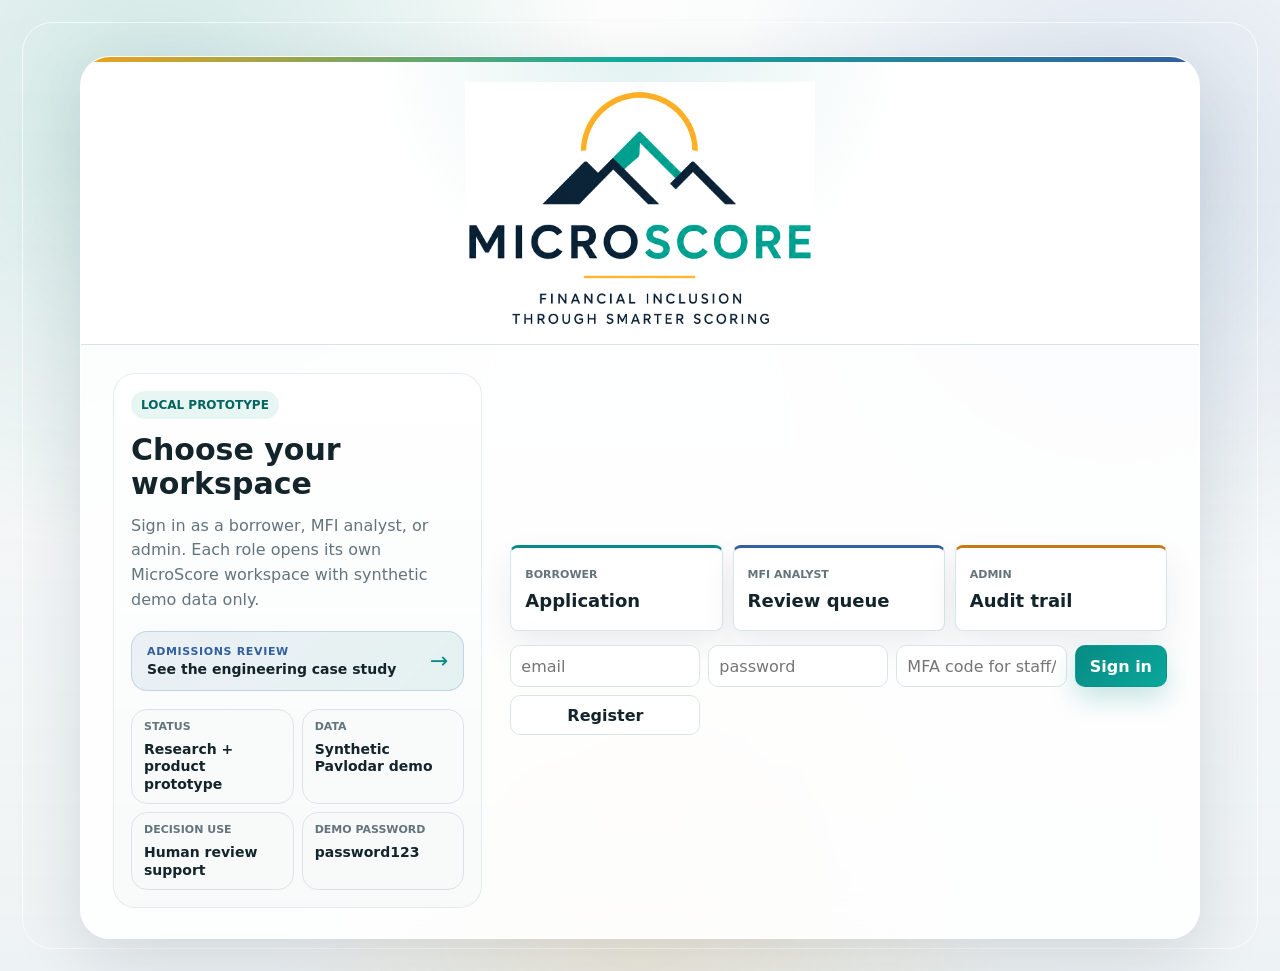
==== apps/web/index.html @ 34ab058e "Add full-stack deployment candidate" ====
<!doctype html>
<html lang="en">
  <head>
    <meta charset="utf-8" />
    <meta name="viewport" content="width=device-width, initial-scale=1" />
    <meta name="theme-color" content="#10252d" />
    <title>MicroScore Risk Console</title>
    <link rel="icon" type="image/svg+xml" href="./assets/favicon.svg" />
    <link rel="icon" type="image/png" sizes="32x32" href="./assets/favicon-32.png" />
    <link rel="apple-touch-icon" href="./assets/apple-touch-icon.png" />
    <link rel="alternate icon" type="image/png" href="./assets/micro-score.png" />
    <link rel="stylesheet" href="./styles.css?v=20260921-admissions-evidence-v1" />
    <script>
      (() => {
        const hasSession = Boolean(localStorage.getItem("microscore.token"));
        const publicRoutes = new Set(["#/login", "#/review"]);
        if (!hasSession && window.location.hash && !publicRoutes.has(window.location.hash)) {
          window.history.replaceState(
            null,
            "",
            `${window.location.pathname}${window.location.search}#/login`,
          );
        }
      })();
    </script>
  </head>
  <body>
    <div id="messageArea" class="message-area global-message" aria-live="polite"></div>

    <section id="reviewerScreen" class="reviewer-screen" aria-labelledby="reviewer-title" hidden>
      <header class="reviewer-nav">
        <a class="reviewer-brand" href="#/review" aria-label="MicroScore admissions review home">
          <img src="./assets/microscore-mark.svg" alt="" />
          <span><strong>Micro</strong>Score</span>
        </a>
        <div class="reviewer-nav-actions">
          <span>Admissions case study</span>
          <button class="secondary-button compact-button" type="button" data-review-route="#/login">Role demo</button>
        </div>
      </header>

      <main class="reviewer-main">
        <section class="reviewer-hero">
          <div class="reviewer-hero-copy">
            <p class="reviewer-kicker">Computer Engineering · 3-minute review</p>
            <h1 id="reviewer-title">Engineering a responsible credit-risk system for thin-file borrowers.</h1>
            <p class="reviewer-lead">
              MicroScore connects interpretable machine learning, a role-based FastAPI product,
              and reproducible portfolio stress testing around one local problem in Pavlodar,
              Kazakhstan: access to credit when formal credit history is limited.
            </p>
            <div class="reviewer-hero-actions">
              <button class="primary-button" type="button" data-demo="analyst@test.com" data-role="mfi_analyst">
                Open analyst demo
              </button>
              <a class="secondary-button reviewer-link-button" href="./showcase.html">
                Open 2- or 5-minute walkthrough
              </a>
              <a class="secondary-button reviewer-link-button" href="https://github.com/alex-tereshkovv/micro-score" target="_blank" rel="noreferrer">
                Inspect source code
              </a>
              <a class="secondary-button reviewer-link-button" href="./assets/MicroScore_Engineering_Case_Study.pdf" download>
                Download evidence PDF
              </a>
            </div>
            <p class="reviewer-safety-line">
              Synthetic data only · human decision support · no real lending claims
            </p>
          </div>
          <aside class="reviewer-hero-proof" aria-label="Project evidence snapshot">
            <div class="reviewer-proof-heading">
              <span>Evidence snapshot</span>
              <strong>Built, tested, public</strong>
            </div>
            <dl class="reviewer-proof-grid">
              <div>
                <dt>0.775</dt>
                <dd>Random Forest ROC-AUC on the public UCI benchmark</dd>
              </div>
              <div>
                <dt>139</dt>
                <dd>automated tests in the current release gate</dd>
              </div>
              <div>
                <dt>52 / 52</dt>
                <dd>PostgreSQL runtime methods plus live HTTP/Compose CI</dd>
              </div>
              <div>
                <dt>3 layers</dt>
                <dd>research pipeline, API product, public browser demo</dd>
              </div>
            </dl>
          </aside>
        </section>

        <section class="reviewer-thesis" aria-labelledby="reviewer-thesis-title">
          <div>
            <p class="eyebrow">The engineering thesis</p>
            <h2 id="reviewer-thesis-title">Accuracy is only one component of a lending system.</h2>
          </div>
          <p>
            A useful system also needs explainability, tenant isolation, audit evidence,
            lifecycle controls, uncertainty analysis, and a clear boundary between model
            output and human judgment. MicroScore was built as that complete system.
          </p>
        </section>

        <section id="reviewer-system" class="reviewer-section" aria-labelledby="reviewer-system-title">
          <div class="reviewer-section-heading">
            <div>
              <p class="eyebrow">System design</p>
              <h2 id="reviewer-system-title">One traceable path from application to decision evidence</h2>
            </div>
            <span class="reviewer-section-number">01</span>
          </div>
          <div class="reviewer-architecture" aria-label="MicroScore system architecture">
            <article>
              <span>01</span>
              <strong>Borrower intake</strong>
              <p>Typed consented inputs, field validation, privacy-safe status history.</p>
            </article>
            <div class="reviewer-flow-arrow" aria-hidden="true">→</div>
            <article>
              <span>02</span>
              <strong>Scoring service</strong>
              <p>Versioned model, probability, risk band, additive local explanation.</p>
            </article>
            <div class="reviewer-flow-arrow" aria-hidden="true">→</div>
            <article>
              <span>03</span>
              <strong>Human review</strong>
              <p>Analyst packet, affordability context, governance flags, audit trail.</p>
            </article>
            <div class="reviewer-flow-arrow" aria-hidden="true">→</div>
            <article>
              <span>04</span>
              <strong>Policy stress test</strong>
              <p>Seeded Monte Carlo scenarios, risk appetite gate, evidence dossier.</p>
            </article>
          </div>
        </section>

        <section class="reviewer-section reviewer-findings-section" aria-labelledby="reviewer-findings-title">
          <div class="reviewer-section-heading">
            <div>
              <p class="eyebrow">Results and intellectual honesty</p>
              <h2 id="reviewer-findings-title">The most important result was a limitation.</h2>
            </div>
            <span class="reviewer-section-number">02</span>
          </div>
          <div class="reviewer-findings">
            <article class="reviewer-finding-card finding-primary">
              <span>Full synthetic model</span>
              <strong>0.830 ROC-AUC</strong>
              <p>Random Forest initially appears strong on the synthetic experiment.</p>
            </article>
            <article class="reviewer-finding-card finding-warning">
              <span>Remove late-payment proxy</span>
              <strong>0.492 ROC-AUC</strong>
              <p>Performance falls near random, exposing weak independent thin-file signal.</p>
            </article>
            <article class="reviewer-finding-card finding-benchmark">
              <span>Public UCI benchmark</span>
              <strong>0.775 ROC-AUC</strong>
              <p>The pipeline generalizes technically, but this is not Kazakhstan validation.</p>
            </article>
          </div>
          <div class="reviewer-conclusion">
            <strong>Engineering conclusion</strong>
            <p>
              Do not automate lending decisions. Keep a human reviewer, monitor proxy features,
              and require consented local pilot data before making predictive claims.
            </p>
          </div>
        </section>

        <section class="reviewer-section" aria-labelledby="reviewer-proof-title">
          <div class="reviewer-section-heading">
            <div>
              <p class="eyebrow">What to inspect</p>
              <h2 id="reviewer-proof-title">Three routes through the project</h2>
            </div>
            <span class="reviewer-section-number">03</span>
          </div>
          <div class="reviewer-routes">
            <article>
              <div class="reviewer-route-meta"><span>Product</span><em>2 minutes</em></div>
              <h3>Follow the analyst workflow</h3>
              <p>Open a scored application, inspect its explanation, record a human decision, and stress-test the portfolio.</p>
              <button class="reviewer-text-action" type="button" data-demo="analyst@test.com" data-role="mfi_analyst">Enter MFI workspace <span aria-hidden="true">→</span></button>
            </article>
            <article>
              <div class="reviewer-route-meta"><span>Research</span><em>5 minutes</em></div>
              <h3>Audit the evidence</h3>
              <p>Read the methodology, ablation findings, benchmark results, and explicit claim boundaries.</p>
              <a class="reviewer-text-action" href="./assets/MicroScore_Research_Paper.pdf" target="_blank" rel="noreferrer">Read research paper <span aria-hidden="true">→</span></a>
            </article>
            <article>
              <div class="reviewer-route-meta"><span>Engineering</span><em>5 minutes</em></div>
              <h3>Trace the engineering decisions</h3>
              <p>Follow the development journey from fragile model evidence to a governed, testable review system.</p>
              <a class="reviewer-text-action" href="./evidence.html">Open evidence hub <span aria-hidden="true">→</span></a>
            </article>
          </div>
        </section>

        <section class="reviewer-boundary" aria-labelledby="reviewer-boundary-title">
          <div>
            <p class="eyebrow">Responsible-use boundary</p>
            <h2 id="reviewer-boundary-title">A working prototype, not a production lending model.</h2>
          </div>
          <ul>
            <li>No real borrower data is collected by the public demo.</li>
            <li>Regional assumptions are labeled and remain unvalidated locally.</li>
            <li>Scores support a trained human reviewer; they do not make final decisions.</li>
          </ul>
        </section>

        <section class="reviewer-final-cta">
          <div>
            <p class="eyebrow">Continue the review</p>
            <h2>See the system operate from three perspectives.</h2>
          </div>
          <div class="reviewer-role-actions">
            <button type="button" data-demo="borrower@test.com" data-role="borrower">Borrower <span>Submit application</span></button>
            <button type="button" data-demo="analyst@test.com" data-role="mfi_analyst">MFI analyst <span>Review risk</span></button>
            <button type="button" data-demo="admin@test.com" data-role="admin">Admin <span>Inspect governance</span></button>
          </div>
        </section>
      </main>

      <footer class="reviewer-footer">
        <span>MicroScore · Alexandr · Pavlodar, Kazakhstan</span>
        <span>Interpretable systems for financial inclusion</span>
      </footer>
    </section>

    <section id="authScreen" class="auth-screen" aria-labelledby="auth-title">
      <div class="auth-card">
        <div class="auth-brand">
          <h1 id="auth-title" class="sr-only">MicroScore sign in</h1>
          <div class="auth-logo-lockup">
            <img class="auth-logo-image" src="./assets/micro-score-lockup.png?v=20260612-full" alt="MicroScore" />
          </div>
        </div>

        <div class="auth-layout">
          <section class="auth-copy" aria-label="Product focus">
            <span class="auth-kicker">Local prototype</span>
            <h2>Choose your workspace</h2>
            <p>
              Sign in as a borrower, MFI analyst, or admin. Each role opens its own
              MicroScore workspace with synthetic demo data only.
            </p>
            <button class="reviewer-entry-button" type="button" data-review-route="#/review">
              <span>Admissions review</span>
              <strong>See the engineering case study</strong>
              <em aria-hidden="true">→</em>
            </button>
            <dl class="reviewer-snapshot" aria-label="Reviewer snapshot">
              <div>
                <dt>Status</dt>
                <dd>Research + product prototype</dd>
              </div>
              <div>
                <dt>Data</dt>
                <dd>Synthetic Pavlodar demo</dd>
              </div>
              <div>
                <dt>Decision use</dt>
                <dd>Human review support</dd>
              </div>
              <div>
                <dt>Demo password</dt>
                <dd>password123</dd>
              </div>
            </dl>
          </section>

          <section class="auth-entry" aria-label="Sign in">
            <div class="demo-actions" aria-label="Demo role entry">
              <button class="demo-card borrower-card" type="button" data-demo="borrower@test.com" data-role="borrower">
                <span>Borrower</span>
                <strong>Application</strong>
              </button>
              <button class="demo-card mfi-card" type="button" data-demo="analyst@test.com" data-role="mfi_analyst">
                <span>MFI analyst</span>
                <strong>Review queue</strong>
              </button>
              <button class="demo-card admin-card" type="button" data-demo="admin@test.com" data-role="admin">
                <span>Admin</span>
                <strong>Audit trail</strong>
              </button>
            </div>

            <form id="authForm" class="auth-form">
              <input id="email" name="email" type="email" placeholder="email" autocomplete="email" required />
              <input id="password" name="password" type="password" placeholder="password" autocomplete="current-password" minlength="10" maxlength="128" required />
              <input id="mfaCode" name="mfa_code" type="text" inputmode="numeric" placeholder="MFA code for staff/admin" autocomplete="one-time-code" minlength="6" maxlength="32" />
              <button id="loginButton" class="primary-button" type="submit">Sign in</button>
              <button id="registerButton" class="secondary-button" type="button">Register</button>
            </form>
          </section>
        </div>
      </div>
    </section>

    <div id="appShell" class="app-shell" hidden>
      <aside class="sidebar">
        <div class="brand-block">
          <div class="brand-logo-card" aria-hidden="true">
            <img src="./assets/microscore-mark.svg" alt="" />
          </div>
          <div class="brand-copy">
            <h1><span>Micro</span><strong>Score</strong></h1>
            <p id="workspaceRoleLabel">Personal workspace</p>
          </div>
        </div>

        <div class="sidebar-summary" aria-label="Prototype focus">
          <div>
            <span>Region</span>
            <strong>Pavlodar</strong>
          </div>
          <div>
            <span>Mode</span>
            <strong>Review</strong>
          </div>
        </div>

        <section class="connection-panel" aria-labelledby="connection-title">
          <div class="connection-heading">
            <h2 id="connection-title">Local system</h2>
            <button id="checkApiButton" class="icon-button" type="button" title="Check API" aria-label="Check API">
              <span aria-hidden="true">&#8635;</span>
            </button>
          </div>
          <div id="apiStatus" class="status-line neutral">Checking API...</div>
          <details class="api-settings">
            <summary>API settings</summary>
            <label for="apiBase">API base</label>
            <input id="apiBase" name="apiBase" type="url" value="http://127.0.0.1:8010" />
          </details>
        </section>

        <nav class="role-tabs" aria-label="Workspace role">
          <button class="role-tab active" type="button" data-view="borrowerView" data-roles="borrower">Borrower</button>
          <button class="role-tab" type="button" data-view="mfiView" data-roles="mfi_analyst admin">MFI</button>
          <button class="role-tab" type="button" data-view="adminView" data-roles="admin">Admin</button>
        </nav>
      </aside>

      <main class="workspace">
        <header class="topbar">
          <div>
            <p class="eyebrow">Pavlodar decision support</p>
            <h2 id="viewTitle">Borrower workspace</h2>
          </div>
          <div class="session-strip">
            <span id="demoModePill" class="pill demo-pill" hidden>Static demo</span>
            <span id="sessionRole" class="pill muted">No session</span>
            <button id="resetDemoData" class="secondary-button compact-button" type="button" hidden>Reset demo</button>
            <button id="logoutButton" class="secondary-button" type="button">Sign out</button>
          </div>
        </header>

        <section class="workspace-hero" aria-label="Pre-pilot product summary">
          <div class="workspace-hero-copy">
            <p class="eyebrow">Pre-pilot operating picture</p>
            <h3>One flow from consented application to human review and portfolio stress testing.</h3>
            <p>
              MicroScore is still synthetic and decision-support only, but the demo now
              connects borrower status, analyst review, admin evidence, PostgreSQL readiness,
              and Monte Carlo planning in one workspace.
            </p>
          </div>
          <dl class="workspace-hero-metrics" aria-label="Prototype readiness highlights">
            <div>
              <dt>Storage contract</dt>
              <dd>PG runtime 52/52</dd>
            </div>
            <div>
              <dt>Use boundary</dt>
              <dd>Human review only</dd>
            </div>
            <div>
              <dt>Data mode</dt>
              <dd>Synthetic demo</dd>
            </div>
          </dl>
        </section>

        <section id="borrowerView" class="view-grid active-view" aria-labelledby="borrower-title">
          <section class="panel form-panel">
            <div class="panel-heading">
              <div>
                <p class="eyebrow">Borrower</p>
                <h3 id="borrower-title">Loan application</h3>
              </div>
              <button id="fillDemoApplication" class="secondary-button" type="button">Fill demo</button>
            </div>
            <form id="applicationForm" class="application-form" novalidate>
              <div id="applicationValidationSummary" class="validation-summary" role="alert" tabindex="-1" hidden></div>
              <div class="form-grid">
                <label>
                  MFI organization
                  <select id="applicationOrganization" name="organization_id" required>
                    <option value="pavlodar-demo-mfi">Pavlodar Demo MFI</option>
                  </select>
                </label>
                <label>
                  Requested amount
                  <input name="requested_amount" type="number" min="1000" max="100000000" step="1" required />
                </label>
                <label>
                  Purpose
                  <input name="purpose" type="text" maxlength="200" />
                </label>
                <label>
                  District
                  <select name="district">
                    <option>Pavlodar city</option>
                    <option>Ekibastuz</option>
                    <option>Aksu</option>
                    <option>Pavlodar district</option>
                    <option>Bayanaul</option>
                    <option>Sharbakty</option>
                    <option>Terenkol</option>
                    <option>Irtysh</option>
                    <option>Zhelezinka</option>
                    <option>Aktogay</option>
                    <option>Akkuly</option>
                    <option>Uspenka</option>
                    <option>May district</option>
                  </select>
                </label>
                <label>
                  Settlement type
                  <select name="settlement_type">
                    <option value="urban">urban</option>
                    <option value="industrial_city">industrial_city</option>
                    <option value="peri_urban">peri_urban</option>
                    <option value="rural">rural</option>
                  </select>
                </label>
                <label>
                  Annual income
                  <input name="annual_income" type="number" min="0" max="10000000000" step="1" />
                </label>
                <label>
                  Outstanding debt
                  <input name="total_outstanding_debt" type="number" min="0" max="10000000000" step="1" />
                </label>
                <label>
                  Mobile logins
                  <input name="mobile_banking_logins" type="number" min="0" max="10000" step="1" />
                </label>
                <label>
                  Online transfers
                  <input name="online_transfer_frequency" type="number" min="0" max="10000" step="1" />
                </label>
                <label>
                  ATM withdrawals
                  <input name="atm_withdrawal_frequency" type="number" min="0" max="10000" step="1" />
                </label>
                <label>
                  Average deposits
                  <input name="avg_deposit_amount" type="number" min="0" max="10000000000" step="1" />
                </label>
                <label>
                  Card spending
                  <input name="debit_card_spending" type="number" min="0" max="10000000000" step="1" />
                </label>
                <label>
                  Open loans
                  <input name="num_open_loans" type="number" min="0" max="100" step="1" />
                </label>
                <label>
                  Late payments
                  <input name="late_payment_count" type="number" min="0" max="1000" step="1" />
                </label>
                <label>
                  Gender
                  <select name="gender">
                    <option>Female</option>
                    <option>Male</option>
                    <option>Other</option>
                  </select>
                </label>
                <label>
                  Employment
                  <select name="employment_status">
                    <option>Self-employed</option>
                    <option>Employed</option>
                    <option>Unemployed</option>
                  </select>
                </label>
              </div>
              <label class="consent-panel">
                <input id="borrowerConsent" name="borrower_consent" type="checkbox" required />
                <span>
                  I understand this is a synthetic-data demo and I will not enter real borrower
                  names, IINs, phone numbers, addresses, bank records, or other personal identifiers.
                </span>
              </label>
              <button class="primary-button submit-wide" type="submit">Submit application</button>
            </form>
          </section>

          <section class="panel">
            <div class="panel-heading">
              <div>
                <p class="eyebrow">Lifecycle</p>
                <h3>My applications</h3>
              </div>
              <button id="refreshBorrowerApplication" class="icon-button" type="button" title="Refresh application history" aria-label="Refresh application history">
                <span aria-hidden="true">&#8635;</span>
              </button>
            </div>
            <div id="borrowerApplicationHistory" class="borrower-history empty">
              <strong>No applications yet</strong>
              <span>Submit a consented application to see borrower-safe status updates here.</span>
            </div>
            <div id="borrowerApplicationCard" class="result-block borrower-application-card empty">
              Select an application to view its status timeline.
            </div>
          </section>
        </section>

        <section id="mfiView" class="view-grid mfi-workspace" aria-labelledby="mfi-title">
          <section class="panel wide-panel portfolio-panel">
            <div class="panel-heading">
              <div>
                <p class="eyebrow">Portfolio</p>
                <h3>Overview</h3>
              </div>
              <div class="button-row">
                <span id="modelStatusPill" class="pill muted">Model status unknown</span>
                <span class="pill muted">Live queue</span>
              </div>
            </div>
            <div class="mfi-command-strip" aria-label="MFI analyst workflow">
              <div class="mfi-command-copy">
                <p class="eyebrow">Analyst command flow</p>
                <h4>Keep the portfolio context visible while the right inspector stays focused on one borrower.</h4>
                <p>
                  Pick an application from the queue, review the locked evidence packet,
                  compare policy impact, then stress-test the portfolio with Monte Carlo scenarios.
                </p>
              </div>
              <ol class="mfi-flow-steps">
                <li>
                  <button type="button" data-mfi-jump="mfiQueuePanel">
                    <span>01</span>
                    <strong>Queue</strong>
                    <em>Select application</em>
                  </button>
                </li>
                <li>
                  <button type="button" data-mfi-jump="mfiDetailPanel">
                    <span>02</span>
                    <strong>Risk</strong>
                    <em>Inspect evidence</em>
                  </button>
                </li>
                <li>
                  <button type="button" data-mfi-jump="policyLabPanel">
                    <span>03</span>
                    <strong>Policy</strong>
                    <em>Compare actions</em>
                  </button>
                </li>
                <li>
                  <button type="button" data-mfi-jump="monteCarloPanel">
                    <span>04</span>
                    <strong>Monte Carlo</strong>
                    <em>Stress portfolio</em>
                  </button>
                </li>
              </ol>
            </div>
            <div id="portfolioOverview" class="portfolio-overview empty">Load applications to view portfolio analytics.</div>
          </section>

          <section id="mfiQueuePanel" class="panel mfi-section-panel" tabindex="-1">
            <div class="panel-heading">
              <div>
                <p class="eyebrow">MFI</p>
                <h3 id="mfi-title">Application queue</h3>
              </div>
              <div class="button-row">
                <button id="exportApplications" class="secondary-button" type="button">Export CSV</button>
                <button id="refreshApplications" class="icon-button" type="button" title="Refresh queue">
                  <span aria-hidden="true">&#8635;</span>
                </button>
              </div>
            </div>
            <div id="selectedApplicationBrief" class="mfi-brief empty">
              Select an application to build an analyst brief.
            </div>
            <form id="mfiQueueControls" class="mfi-queue-controls" aria-label="Queue triage controls">
              <label class="mfi-queue-search">
                Search
                <input id="mfiQueueSearch" type="search" placeholder="borrower, district, ID" autocomplete="off" />
              </label>
              <label>
                Status
                <select id="mfiQueueStatus">
                  <option value="all">All statuses</option>
                  <option value="submitted">Submitted</option>
                  <option value="scored">Scored</option>
                  <option value="under_review">Under review</option>
                  <option value="approved">Approved</option>
                  <option value="declined">Declined</option>
                </select>
              </label>
              <label>
                Risk
                <select id="mfiQueueRisk">
                  <option value="all">All risks</option>
                  <option value="unscored">Not scored</option>
                  <option value="low">Low</option>
                  <option value="medium">Medium</option>
                  <option value="high">High</option>
                </select>
              </label>
              <label>
                District
                <select id="mfiQueueDistrict">
                  <option value="all">All districts</option>
                </select>
              </label>
              <label>
                Sort
                <select id="mfiQueueSort">
                  <option value="priority">Action priority</option>
                  <option value="risk_desc">Highest risk</option>
                  <option value="amount_desc">Largest amount</option>
                  <option value="newest">Newest</option>
                </select>
              </label>
              <button id="clearMfiQueueFilters" class="secondary-button" type="button">Clear</button>
            </form>
            <div id="mfiQueueSummary" class="mfi-queue-summary">
              Queue triage appears after applications load.
            </div>
            <div id="applicationsTable" class="table-shell empty">No applications loaded.</div>
          </section>

          <section id="mfiDetailPanel" class="panel mfi-detail-panel mfi-section-panel" tabindex="-1">
            <div class="panel-heading">
              <div>
                <p class="eyebrow">Risk</p>
                <h3>Risk &amp; decision workspace</h3>
              </div>
              <div class="button-row">
                <button id="loadReviewPacket" class="secondary-button" type="button">Refresh detail</button>
                <button id="scoreSelectedApplication" class="primary-button" type="button">Score</button>
              </div>
            </div>
            <div id="mfiInspectorTabs" class="mfi-inspector-tabs" role="tablist" aria-label="Risk workspace sections">
              <button id="mfiInspectorTabSummary" class="active" type="button" role="tab" aria-selected="true" aria-controls="scoreDetail" data-mfi-inspector-tab="summary">Summary</button>
              <button id="mfiInspectorTabEvidence" type="button" role="tab" aria-selected="false" aria-controls="reviewPacket" data-mfi-inspector-tab="evidence">Evidence</button>
              <button id="mfiInspectorTabDecision" type="button" role="tab" aria-selected="false" aria-controls="mfiDecisionWorkspace" data-mfi-inspector-tab="decision">Decision</button>
              <button id="mfiInspectorTabTimeline" type="button" role="tab" aria-selected="false" aria-controls="mfiTimelinePanel" data-mfi-inspector-tab="timeline">Timeline</button>
            </div>
            <div id="scoreDetail" class="result-block empty" role="tabpanel" aria-labelledby="mfiInspectorTabSummary" data-mfi-inspector-panel="summary">Select an application.</div>
            <div id="reviewPacket" class="result-block empty" role="tabpanel" aria-labelledby="mfiInspectorTabEvidence" data-mfi-inspector-panel="evidence" hidden>Open a review packet.</div>
            <section id="mfiDecisionWorkspace" class="mfi-decision-workspace" role="tabpanel" aria-labelledby="mfiInspectorTabDecision" data-mfi-inspector-panel="decision" hidden>
              <div id="decisionHistoryPanel" class="result-block empty">Decision controls appear after selecting an application.</div>
              <form id="decisionForm" class="mfi-decision-form">
                <label>
                  Decision
                  <select name="decision">
                    <option value="review">manual review</option>
                    <option value="approve">approve</option>
                    <option value="decline">decline</option>
                  </select>
                </label>
                <label>
                  Policy
                  <select name="policy_name">
                    <option value="balanced_review">balanced review</option>
                    <option value="lender_protective">lender protective</option>
                    <option value="inclusion_first">inclusion first</option>
                    <option value="starter_loan_review">starter loan review</option>
                  </select>
                </label>
                <label class="decision-note-field">
                  Note
                  <input name="note" type="text" maxlength="500" placeholder="review reason or next step" />
                </label>
                <button class="secondary-button submit-wide" type="submit">Save decision</button>
              </form>
            </section>
            <div id="mfiTimelinePanel" class="result-block empty" role="tabpanel" aria-labelledby="mfiInspectorTabTimeline" data-mfi-inspector-panel="timeline" hidden>Timeline appears after opening a review packet.</div>
          </section>

          <section id="segmentRiskPanel" class="panel wide-panel mfi-section-panel" tabindex="-1">
            <div class="panel-heading">
              <div>
                <p class="eyebrow">Analytics</p>
                <h3>Segment risk</h3>
              </div>
              <button id="refreshAnalytics" class="icon-button" type="button" title="Refresh analytics">
                <span aria-hidden="true">&#8635;</span>
              </button>
            </div>
            <div id="segmentAnalytics" class="table-shell empty">No segment analytics loaded.</div>
          </section>

          <section id="policyLabPanel" class="panel wide-panel policy-lab-panel mfi-section-panel" tabindex="-1">
            <div class="panel-heading">
              <div>
                <p class="eyebrow">Policy Lab</p>
                <h3>Approval strategy</h3>
              </div>
              <button id="refreshPolicyAnalytics" class="icon-button" type="button" title="Refresh policy lab">
                <span aria-hidden="true">&#8635;</span>
              </button>
            </div>
            <div id="policyNote" class="policy-note">Score applications to compare policies.</div>
            <div id="policyAnalytics" class="policy-grid empty">No policy analytics loaded.</div>
            <div id="policySegments" class="table-shell empty">No segment policy analytics loaded.</div>
            <h4 class="table-title">Decision audit</h4>
            <div id="decisionAudit" class="table-shell empty">No decision audit loaded.</div>
          </section>

          <section id="monteCarloPanel" class="panel wide-panel monte-carlo-panel mfi-section-panel" tabindex="-1">
            <div class="panel-heading">
              <div>
                <p class="eyebrow">Monte Carlo Lab</p>
                <h3>Portfolio uncertainty</h3>
              </div>
              <span class="pill muted">Scenario planning</span>
            </div>
            <p class="policy-note">
              Simulate approvals, defaults, exposure, and one-period portfolio result under paired baseline, adverse, and severe shocks. This does not change borrower scores.
            </p>
            <form id="simulationForm" class="simulation-form">
              <label>
                Policy
                <select name="policy">
                  <option value="balanced_review">balanced review</option>
                  <option value="lender_protective">lender protective</option>
                  <option value="inclusion_first">inclusion first</option>
                  <option value="starter_loan_review">starter loan review</option>
                </select>
              </label>
              <label>
                Iterations
                <input name="iterations" type="number" min="100" max="20000" step="100" value="5000" required />
              </label>
              <label>
                Seed
                <input name="seed" type="number" min="0" max="4294967295" step="1" value="20260619" required />
              </label>
              <label>
                Review approval rate
                <input name="review_approval_rate" type="number" min="0" max="1" step="0.05" value="0.50" required />
              </label>
              <label>
                Interest margin rate
                <input name="interest_margin_rate" type="number" min="0" max="1" step="0.01" value="0.22" required />
              </label>
              <label>
                Loss given default
                <input name="loss_given_default" type="number" min="0" max="1" step="0.01" value="0.65" required />
              </label>
              <label>
                Operating cost / approval
                <input name="operating_cost_per_approved" type="number" min="0" step="10" value="0" required />
              </label>
              <label>
                Macro volatility
                <input name="macro_volatility" type="number" min="0" max="2" step="0.05" value="0.25" required />
              </label>
              <label>
                Calibration volatility
                <input name="calibration_volatility" type="number" min="0" max="2" step="0.05" value="0.15" required />
              </label>
              <div class="simulation-actions">
                <button id="runSimulation" class="primary-button" type="submit">Run 3 scenarios</button>
                <button id="runPolicySweep" class="secondary-button" type="button">Run policy sweep</button>
                <button id="runSensitivitySweep" class="secondary-button" type="button">Run sensitivity</button>
              </div>
            </form>
            <div id="simulationResults" class="simulation-results empty">
              Run the simulation after scored applications are loaded.
            </div>
            <div id="policySweepResults" class="simulation-sweep-results empty">
              Run policy sweep to compare approval strategies under the same seed and stress assumptions.
            </div>
            <div id="sensitivityResults" class="simulation-sensitivity-results empty">
              Run sensitivity to see which assumption error moves severe losses, downside, and capital buffer the most.
            </div>
            <div id="committeeBrief" class="simulation-committee-brief empty">
              Run one or more Monte Carlo tools to build a committee-ready brief.
            </div>
            <div id="riskAppetiteGate" class="simulation-risk-appetite empty">
              Run Monte Carlo evidence to evaluate pilot risk appetite and guardrails.
            </div>
            <div id="pilotMonitoringPlan" class="simulation-monitoring-plan empty">
              Run Monte Carlo evidence to build a pilot monitoring plan with stop triggers.
            </div>
            <div id="pilotEvidenceDossier" class="simulation-evidence-dossier empty">
              Run Monte Carlo evidence to assemble a pilot evidence dossier for committee review.
            </div>
            <div id="dossierVault" class="simulation-dossier-vault empty">
              Save a pilot evidence dossier snapshot to build a device-local committee packet vault.
            </div>
            <div class="panel-heading simulation-history-heading">
              <div>
                <p class="eyebrow">Reproducibility</p>
                <h4>Recent simulation runs</h4>
              </div>
              <button id="refreshSimulationHistory" class="icon-button" type="button" title="Refresh simulation history" aria-label="Refresh simulation history">
                <span aria-hidden="true">&#8635;</span>
              </button>
            </div>
            <div id="simulationHistory" class="simulation-history empty">
              No saved simulation runs.
            </div>
          </section>
        </section>

        <section id="adminView" class="view-grid" aria-labelledby="admin-title">
          <section class="panel">
            <div class="panel-heading">
              <div>
                <p class="eyebrow">Tenant registry</p>
                <h3 id="admin-title">Create organization</h3>
              </div>
            </div>
            <form id="organizationForm" class="organization-form">
              <label>
                Organization ID
                <input name="id" type="text" placeholder="pavlodar-mfi" required />
              </label>
              <label>
                Name
                <input name="name" type="text" required />
              </label>
              <label>
                Region
                <input name="region" type="text" value="Pavlodar region, Kazakhstan" required />
              </label>
              <button class="primary-button" type="submit">Create organization</button>
            </form>
          </section>

          <section class="panel">
            <div class="panel-heading">
              <div>
                <p class="eyebrow">Tenants</p>
                <h3>Organizations</h3>
              </div>
              <button id="refreshOrganizations" class="icon-button" type="button" title="Refresh organizations" aria-label="Refresh organizations">
                <span aria-hidden="true">&#8635;</span>
              </button>
            </div>
            <div id="organizationDirectory" class="table-shell empty">No organizations loaded.</div>
          </section>

          <section class="panel">
            <div class="panel-heading">
              <div>
                <p class="eyebrow">MFI access</p>
                <h3>Create analyst directly</h3>
              </div>
            </div>
            <p class="tiny-text">
              Prototype fallback for local testing. Prefer expiring staff invites for new analyst access.
            </p>
            <form id="staffForm" class="staff-form">
              <label>
                Email
                <input name="email" type="email" autocomplete="off" required />
              </label>
              <label>
                Temporary password
                <input name="password" type="password" autocomplete="new-password" minlength="10" maxlength="128" required />
              </label>
              <label>
                Organization
                <select id="staffOrganization" name="organization_id" required>
                  <option value="pavlodar-demo-mfi">Pavlodar Demo MFI</option>
                </select>
              </label>
              <button class="primary-button" type="submit">Create analyst</button>
            </form>
          </section>

          <section class="panel">
            <div class="panel-heading">
              <div>
                <p class="eyebrow">Staff Invite v3</p>
                <h3>Invite analyst</h3>
              </div>
            </div>
            <form id="staffInviteForm" class="staff-form">
              <label>
                Email
                <input name="email" type="email" autocomplete="off" required />
              </label>
              <label>
                Organization
                <select id="staffInviteOrganization" name="organization_id" required>
                  <option value="pavlodar-demo-mfi">Pavlodar Demo MFI</option>
                </select>
              </label>
              <label>
                Expires in hours
                <input name="expires_in_hours" type="number" min="1" max="168" step="1" value="48" required />
              </label>
              <label class="checkbox-label">
                <input name="queue_delivery" type="checkbox" />
                Queue local delivery receipt
              </label>
              <button class="primary-button" type="submit">Create invite</button>
            </form>
          </section>

          <section class="panel wide-panel">
            <div class="panel-heading">
              <div>
                <p class="eyebrow">Pre-Pilot Gate v1</p>
                <h3>Release readiness control</h3>
              </div>
            </div>
            <div id="prePilotReadiness" class="pre-pilot-readiness empty">Pre-pilot readiness gate not loaded.</div>
          </section>

          <section class="panel wide-panel">
            <div class="panel-heading">
              <div>
                <p class="eyebrow">PostgreSQL Runtime v1</p>
                <h3>Storage migration contract</h3>
              </div>
            </div>
            <div id="postgresqlReadiness" class="postgresql-readiness empty">PostgreSQL readiness not loaded.</div>
          </section>

          <section class="panel wide-panel">
            <div class="panel-heading">
              <div>
                <p class="eyebrow">Security Evidence Room v1</p>
                <h3>Identity and access evidence</h3>
              </div>
            </div>
            <div id="identityReadiness" class="identity-readiness empty">Identity readiness evidence not loaded.</div>
          </section>

          <section class="panel wide-panel">
            <div class="panel-heading">
              <div>
                <p class="eyebrow">Security Readiness v1</p>
                <h3>Pre-pilot access gate</h3>
              </div>
            </div>
            <div id="securityReadiness" class="table-shell empty">Security readiness not loaded.</div>
          </section>

          <section class="panel">
            <div class="panel-heading">
              <div>
                <p class="eyebrow">Access</p>
                <h3>User accounts</h3>
              </div>
              <button id="refreshUsers" class="icon-button" type="button" title="Refresh users" aria-label="Refresh users">
                <span aria-hidden="true">&#8635;</span>
              </button>
            </div>
            <div id="mfaReadiness" class="metric-grid mfa-readiness empty">MFA readiness not loaded.</div>
            <div id="staffUsers" class="table-shell empty">No users loaded.</div>
          </section>

          <section class="panel">
            <div class="panel-heading">
              <div>
                <p class="eyebrow">Access</p>
                <h3>Staff sessions</h3>
              </div>
              <button id="refreshStaffSessions" class="icon-button" type="button" title="Refresh staff sessions" aria-label="Refresh staff sessions">
                <span aria-hidden="true">&#8635;</span>
              </button>
            </div>
            <div id="staffSessions" class="table-shell empty">No staff sessions loaded.</div>
          </section>

          <section class="panel">
            <div class="panel-heading">
              <div>
                <p class="eyebrow">Access</p>
                <h3>Staff invites</h3>
              </div>
              <button id="refreshStaffInvites" class="icon-button" type="button" title="Refresh staff invites" aria-label="Refresh staff invites">
                <span aria-hidden="true">&#8635;</span>
              </button>
            </div>
            <div id="staffInviteDeliveryReadiness" class="metric-grid invite-delivery-readiness empty">Invite delivery readiness not loaded.</div>
            <div id="staffInviteDeliveryAdapterReadiness" class="metric-grid invite-delivery-adapter-readiness empty">Invite delivery adapter readiness not loaded.</div>
            <div id="staffInviteDeliveryOutbox" class="metric-grid invite-delivery-outbox empty">Invite delivery outbox not loaded.</div>
            <div id="staffInviteHealth" class="metric-grid invite-health empty">Invite health not loaded.</div>
            <div id="staffInvites" class="table-shell empty">No invites loaded.</div>
          </section>


          <section class="panel wide-panel model-registry-panel">
            <div class="panel-heading">
              <div>
                <p class="eyebrow">Model governance</p>
                <h3>Version registry</h3>
              </div>
              <button id="refreshModelVersions" class="icon-button" type="button" title="Refresh model registry" aria-label="Refresh model registry">
                <span aria-hidden="true">&#8635;</span>
              </button>
            </div>
            <p class="tiny-text">
              Register reviewed model configurations, activate one runtime at a time, and keep every score tied to an immutable governance snapshot.
            </p>
            <form id="modelVersionForm" class="model-version-form">
              <label>
                Version
                <input name="version" type="text" pattern="[A-Za-z0-9._-]{3,100}" placeholder="research-v0.2" required />
              </label>
              <label>
                Feature schema
                <input name="feature_schema_version" type="text" value="behavioral-v2" required />
              </label>
              <label>
                Training data label
                <input name="training_data_label" type="text" value="synthetic-credit-risk-v2" required />
              </label>
              <label>
                Random state
                <input name="random_state" type="number" min="0" value="42" required />
              </label>
              <label>
                ROC AUC
                <input name="roc_auc" type="number" min="0" max="1" step="0.0001" placeholder="0.8200" />
              </label>
              <label>
                Brier score
                <input name="brier_score" type="number" min="0" max="1" step="0.0001" placeholder="0.1800" />
              </label>
              <label class="model-limitations-field">
                Limitations (one per line)
                <textarea name="limitations" rows="3" required>Synthetic validation only.
Human review is required.</textarea>
              </label>
              <button class="primary-button" type="submit">Register candidate</button>
            </form>
            <div id="modelVersionRegistry" class="model-version-grid empty">No model versions loaded.</div>
          </section>

          <section class="panel wide-panel">
            <div class="panel-heading">
              <div>
                <p class="eyebrow">Admin</p>
                <h3>Audit trail</h3>
              </div>
              <div class="button-row">
                <button id="clearApplications" class="danger-button" type="button">Clear applications</button>
                <button id="refreshAudit" class="icon-button" type="button" title="Refresh audit">
                  <span aria-hidden="true">&#8635;</span>
                </button>
              </div>
            </div>
            <div id="auditTrail" class="table-shell empty">No audit events loaded.</div>
          </section>
        </section>
      </main>
    </div>

    <script src="./application-intake.js?v=20260623-dashboard"></script>
    <script src="./risk-detail.js?v=20260717-pilot-readiness-v1"></script>
    <script src="./mock-api.js?v=20260921-admissions-evidence-v1"></script>
    <script src="./portfolio-dashboard.js?v=20260623-dashboard"></script>
    <script src="./app.js?v=20260921-admissions-evidence-v1"></script>
  </body>
</html>
---- apps/web/styles.css ----
:root {
  --bg: #eef3f5;
  --bg-warm: #fbf7ef;
  --surface: #ffffff;
  --surface-glass: rgba(255, 255, 255, 0.82);
  --surface-strong: #f7faf9;
  --ink: #13242b;
  --muted: #64747d;
  --line: #d9e4e7;
  --line-strong: #c4d4d9;
  --navy: #10252d;
  --teal: #078b84;
  --teal-dark: #05645f;
  --blue: #315f9f;
  --amber: #c87913;
  --red: #b53b3b;
  --green: #1f7a4d;
  --brand-gradient: linear-gradient(135deg, #f1a21a 0%, #12aa9c 48%, #315f9f 100%);
  --page-glow:
    radial-gradient(circle at 14% 16%, rgba(7, 139, 132, 0.14), transparent 30%),
    radial-gradient(circle at 86% 10%, rgba(49, 95, 159, 0.12), transparent 34%),
    radial-gradient(circle at 72% 92%, rgba(241, 162, 26, 0.12), transparent 30%);
  --radius-sm: 10px;
  --radius-md: 16px;
  --radius-lg: 22px;
  --radius-xl: 30px;
  --shadow: 0 24px 70px rgba(13, 37, 48, 0.12);
  --shadow-soft: 0 14px 34px rgba(13, 37, 48, 0.08);
  --shadow-card: 0 18px 48px rgba(13, 37, 48, 0.1);
  --focus-ring: 0 0 0 4px rgba(7, 139, 132, 0.14);
}

* {
  box-sizing: border-box;
}

[hidden] {
  display: none !important;
}

body {
  margin: 0;
  min-height: 100vh;
  background:
    var(--page-glow),
    linear-gradient(180deg, #fbfdfc 0%, var(--bg) 58%, var(--bg-warm) 100%);
  color: var(--ink);
  font-family:
    Inter, ui-sans-serif, system-ui, -apple-system, BlinkMacSystemFont, "Segoe UI",
    sans-serif;
  letter-spacing: 0;
  text-rendering: optimizeLegibility;
  -webkit-font-smoothing: antialiased;
}

button,
input,
select,
textarea {
  font: inherit;
}

button {
  cursor: pointer;
}

button:disabled {
  cursor: not-allowed;
  opacity: 0.64;
}

.sr-only {
  position: absolute;
  width: 1px;
  height: 1px;
  margin: -1px;
  overflow: hidden;
  clip: rect(0, 0, 0, 0);
  white-space: nowrap;
  border: 0;
  padding: 0;
}

.auth-screen {
  position: relative;
  min-height: 100vh;
  display: grid;
  place-items: start center;
  padding: 56px 32px 32px;
  background:
    radial-gradient(circle at 12% 10%, rgba(7, 139, 132, 0.18), transparent 32%),
    radial-gradient(circle at 88% 18%, rgba(49, 95, 159, 0.16), transparent 30%),
    radial-gradient(circle at 50% 92%, rgba(241, 162, 26, 0.12), transparent 34%),
    linear-gradient(180deg, rgba(255, 255, 255, 0.86) 0%, rgba(238, 243, 245, 0.96) 100%),
    linear-gradient(120deg, rgba(241, 162, 26, 0.12), rgba(7, 139, 132, 0.1), rgba(49, 95, 159, 0.09));
  overflow: hidden;
}

.auth-screen::before {
  content: "";
  position: absolute;
  inset: 22px;
  border: 1px solid rgba(255, 255, 255, 0.72);
  border-radius: var(--radius-xl);
  pointer-events: none;
}

.auth-card {
  position: relative;
  z-index: 1;
  width: min(1120px, 100%);
  border: 1px solid rgba(255, 255, 255, 0.76);
  border-radius: var(--radius-xl);
  background: rgba(255, 255, 255, 0.88);
  box-shadow: var(--shadow);
  overflow: hidden;
  backdrop-filter: blur(18px);
}

.auth-card::before {
  content: "";
  display: block;
  height: 5px;
  background: var(--brand-gradient);
}

.auth-brand {
  display: flex;
  justify-content: center;
  align-items: center;
  border-bottom: 1px solid var(--line);
  min-height: 238px;
  padding: 20px 24px 14px;
  background:
    radial-gradient(circle at 50% -10%, rgba(7, 139, 132, 0.12), transparent 42%),
    #ffffff;
}

.auth-logo-lockup {
  display: grid;
  place-items: center;
  width: min(350px, 64vw);
  isolation: isolate;
}

.auth-logo-image {
  display: block;
  width: 100%;
  height: auto;
  object-fit: contain;
  mix-blend-mode: multiply;
  filter: contrast(1.05) saturate(1.04);
}

.page-enter {
  animation: pageEnter 0.28s ease both;
}

.page-exit {
  position: fixed;
  inset: 0;
  z-index: 20;
  overflow: hidden;
  pointer-events: none;
  animation: pageExit 0.22s ease both;
}

@keyframes pageEnter {
  from {
    opacity: 0;
    transform: translateY(12px);
  }

  to {
    opacity: 1;
    transform: translateY(0);
  }
}

@keyframes pageExit {
  from {
    opacity: 1;
    transform: translateY(0);
  }

  to {
    opacity: 0;
    transform: translateY(-10px);
  }
}

.auth-layout {
  display: grid;
  grid-template-columns: minmax(280px, 0.72fr) minmax(560px, 1.28fr);
  gap: 28px;
  align-items: center;
  padding: 28px 32px 30px;
}

.auth-copy {
  border-left: 0;
  padding: 18px;
  border-radius: var(--radius-lg);
  background: linear-gradient(180deg, rgba(255, 255, 255, 0.74), rgba(247, 250, 249, 0.92));
  box-shadow: inset 0 0 0 1px rgba(217, 228, 231, 0.68);
}

.auth-kicker {
  display: inline-flex;
  min-height: 28px;
  align-items: center;
  border-radius: 999px;
  background: #e7f6f2;
  color: var(--teal-dark);
  padding: 4px 10px;
  font-size: 12px;
  font-weight: 800;
  text-transform: uppercase;
}

.auth-copy h2 {
  margin-top: 14px;
  max-width: 360px;
  font-size: 30px;
}

.auth-copy p {
  margin-top: 12px;
  max-width: 430px;
  color: var(--muted);
  line-height: 1.55;
}

.reviewer-snapshot {
  display: grid;
  grid-template-columns: repeat(2, minmax(130px, 1fr));
  gap: 8px;
  margin: 18px 0 0;
}

.reviewer-snapshot div {
  min-height: 68px;
  border: 1px solid var(--line);
  border-radius: var(--radius-md);
  background: rgba(248, 251, 250, 0.88);
  padding: 10px 12px;
}

.reviewer-snapshot dt {
  color: var(--muted);
  font-size: 11px;
  font-weight: 800;
  text-transform: uppercase;
}

.reviewer-snapshot dd {
  margin: 8px 0 0;
  color: var(--ink);
  font-size: 14px;
  font-weight: 800;
  line-height: 1.25;
}

.auth-entry {
  display: grid;
  gap: 14px;
}

.reviewer-entry-button {
  width: 100%;
  display: grid;
  grid-template-columns: minmax(0, 1fr) auto;
  gap: 3px 16px;
  align-items: center;
  margin-top: 18px;
  border: 1px solid rgba(49, 95, 159, 0.2);
  border-radius: var(--radius-md);
  background: linear-gradient(135deg, rgba(49, 95, 159, 0.08), rgba(7, 139, 132, 0.09));
  color: var(--ink);
  padding: 13px 15px;
  text-align: left;
  transition: transform 0.16s ease, border-color 0.16s ease, box-shadow 0.16s ease;
}

.reviewer-entry-button:hover {
  border-color: rgba(7, 139, 132, 0.42);
  box-shadow: var(--shadow-soft);
  transform: translateY(-1px);
}

.reviewer-entry-button span {
  color: var(--blue);
  font-size: 11px;
  font-weight: 850;
  letter-spacing: 0.06em;
  text-transform: uppercase;
}

.reviewer-entry-button strong {
  grid-column: 1;
  font-size: 14px;
}

.reviewer-entry-button em {
  grid-column: 2;
  grid-row: 1 / span 2;
  color: var(--teal);
  font-size: 22px;
  font-style: normal;
}

.reviewer-screen {
  min-height: 100vh;
  background:
    radial-gradient(circle at 6% 4%, rgba(7, 139, 132, 0.13), transparent 26%),
    radial-gradient(circle at 92% 18%, rgba(49, 95, 159, 0.12), transparent 28%),
    linear-gradient(180deg, #f9fcfb 0%, #eef4f5 52%, #f8f5ee 100%);
}

.reviewer-nav,
.reviewer-main,
.reviewer-footer {
  width: min(1240px, calc(100% - 64px));
  margin-inline: auto;
}

.reviewer-nav {
  display: flex;
  justify-content: space-between;
  gap: 24px;
  align-items: center;
  min-height: 86px;
  border-bottom: 1px solid rgba(196, 212, 217, 0.82);
}

.reviewer-brand {
  display: inline-flex;
  gap: 10px;
  align-items: center;
  color: var(--ink);
  font-size: 21px;
  font-weight: 800;
  text-decoration: none;
}

.reviewer-brand img {
  width: 38px;
  height: 38px;
  border-radius: 11px;
  background: var(--navy);
  padding: 5px;
}

.reviewer-brand strong {
  color: var(--ink);
}

.reviewer-brand span {
  color: var(--teal);
}

.reviewer-nav-actions {
  display: flex;
  gap: 14px;
  align-items: center;
}

.reviewer-nav-actions > span {
  color: var(--muted);
  font-size: 12px;
  font-weight: 800;
  letter-spacing: 0.05em;
  text-transform: uppercase;
}

.reviewer-main {
  padding: 72px 0 84px;
}

.reviewer-hero {
  display: grid;
  grid-template-columns: minmax(0, 1.2fr) minmax(380px, 0.8fr);
  gap: 54px;
  align-items: center;
}

.reviewer-kicker {
  display: inline-flex;
  margin: 0;
  border: 1px solid rgba(7, 139, 132, 0.2);
  border-radius: 999px;
  background: rgba(231, 246, 242, 0.84);
  color: var(--teal-dark);
  padding: 7px 12px;
  font-size: 12px;
  font-weight: 850;
  letter-spacing: 0.04em;
  text-transform: uppercase;
}

.reviewer-hero h1 {
  max-width: 760px;
  margin: 22px 0 0;
  font-size: clamp(42px, 5.2vw, 72px);
  line-height: 0.98;
  letter-spacing: -0.045em;
}

.reviewer-lead {
  max-width: 720px;
  margin: 24px 0 0;
  color: #52666f;
  font-size: 18px;
  line-height: 1.68;
}

.reviewer-hero-actions {
  display: flex;
  flex-wrap: wrap;
  gap: 12px;
  margin-top: 30px;
}

.reviewer-hero-actions .primary-button,
.reviewer-link-button {
  min-height: 48px;
  padding-inline: 18px;
}

.reviewer-link-button {
  display: inline-flex;
  align-items: center;
  justify-content: center;
  text-decoration: none;
}

.reviewer-safety-line {
  margin: 18px 0 0;
  color: var(--muted);
  font-size: 12px;
  font-weight: 700;
}

.reviewer-hero-proof {
  position: relative;
  border: 1px solid rgba(196, 212, 217, 0.86);
  border-radius: var(--radius-xl);
  background: rgba(255, 255, 255, 0.82);
  box-shadow: var(--shadow);
  padding: 28px;
  overflow: hidden;
  backdrop-filter: blur(16px);
}

.reviewer-hero-proof::before {
  content: "";
  position: absolute;
  inset: 0 0 auto;
  height: 5px;
  background: var(--brand-gradient);
}

.reviewer-proof-heading {
  display: flex;
  justify-content: space-between;
  gap: 18px;
  align-items: baseline;
  margin-bottom: 18px;
}

.reviewer-proof-heading span {
  color: var(--muted);
  font-size: 11px;
  font-weight: 850;
  text-transform: uppercase;
}

.reviewer-proof-heading strong {
  color: var(--teal-dark);
  font-size: 13px;
}

.reviewer-proof-grid {
  display: grid;
  grid-template-columns: repeat(2, minmax(0, 1fr));
  gap: 10px;
  margin: 0;
}

.reviewer-proof-grid div {
  min-height: 142px;
  border: 1px solid var(--line);
  border-radius: var(--radius-md);
  background: linear-gradient(180deg, #ffffff, #f7faf9);
  padding: 18px;
}

.reviewer-proof-grid dt {
  color: var(--ink);
  font-size: 29px;
  font-weight: 900;
  letter-spacing: -0.035em;
}

.reviewer-proof-grid dd {
  margin: 14px 0 0;
  color: var(--muted);
  font-size: 13px;
  line-height: 1.45;
}

.reviewer-thesis {
  display: grid;
  grid-template-columns: minmax(260px, 0.8fr) minmax(0, 1.2fr);
  gap: 48px;
  align-items: end;
  margin-top: 86px;
  border-top: 1px solid var(--line-strong);
  border-bottom: 1px solid var(--line-strong);
  padding: 36px 0;
}

.reviewer-thesis h2,
.reviewer-section-heading h2,
.reviewer-boundary h2,
.reviewer-final-cta h2 {
  margin: 8px 0 0;
  font-size: clamp(26px, 3vw, 40px);
  line-height: 1.08;
  letter-spacing: -0.025em;
}

.reviewer-thesis > p {
  margin: 0;
  color: #52666f;
  font-size: 17px;
  line-height: 1.7;
}

.reviewer-section {
  margin-top: 92px;
}

.reviewer-section-heading {
  display: flex;
  justify-content: space-between;
  gap: 32px;
  align-items: flex-start;
  margin-bottom: 30px;
}

.reviewer-section-number {
  color: rgba(19, 36, 43, 0.18);
  font-size: 54px;
  font-weight: 900;
  line-height: 0.85;
}

.reviewer-architecture {
  display: grid;
  grid-template-columns: repeat(3, minmax(18px, auto) minmax(0, 1fr)) minmax(0, 1fr);
  align-items: stretch;
}

.reviewer-architecture article {
  min-height: 220px;
  border: 1px solid var(--line);
  border-radius: var(--radius-lg);
  background: rgba(255, 255, 255, 0.82);
  padding: 24px;
  box-shadow: var(--shadow-soft);
}

.reviewer-architecture article > span {
  display: grid;
  place-items: center;
  width: 34px;
  height: 34px;
  border-radius: 11px;
  background: var(--navy);
  color: #ffffff;
  font-size: 11px;
  font-weight: 850;
}

.reviewer-architecture strong {
  display: block;
  margin-top: 30px;
  font-size: 17px;
}

.reviewer-architecture p {
  margin: 12px 0 0;
  color: var(--muted);
  font-size: 13px;
  line-height: 1.55;
}

.reviewer-flow-arrow {
  display: grid;
  place-items: center;
  color: var(--teal);
  font-size: 22px;
  font-weight: 900;
  padding-inline: 8px;
}

.reviewer-findings-section {
  border-radius: var(--radius-xl);
  background: var(--navy);
  color: #eef6f6;
  padding: 42px;
  box-shadow: var(--shadow);
}

.reviewer-findings-section .eyebrow {
  color: #96b8bd;
}

.reviewer-findings-section .reviewer-section-number {
  color: rgba(255, 255, 255, 0.17);
}

.reviewer-findings {
  display: grid;
  grid-template-columns: repeat(3, minmax(0, 1fr));
  gap: 14px;
}

.reviewer-finding-card {
  min-height: 230px;
  border: 1px solid rgba(255, 255, 255, 0.13);
  border-radius: var(--radius-lg);
  background: rgba(255, 255, 255, 0.07);
  padding: 25px;
}

.reviewer-finding-card > span {
  color: #a9c2c6;
  font-size: 12px;
  font-weight: 800;
  text-transform: uppercase;
}

.reviewer-finding-card strong {
  display: block;
  margin-top: 30px;
  font-size: 30px;
  letter-spacing: -0.025em;
}

.reviewer-finding-card p {
  margin: 16px 0 0;
  color: #bfd0d3;
  line-height: 1.58;
}

.reviewer-finding-card.finding-warning {
  border-color: rgba(241, 162, 26, 0.56);
  background: rgba(241, 162, 26, 0.1);
}

.reviewer-finding-card.finding-warning strong {
  color: #ffca6f;
}

.reviewer-finding-card.finding-benchmark strong {
  color: #6fd8ce;
}

.reviewer-conclusion {
  display: grid;
  grid-template-columns: minmax(160px, 0.35fr) minmax(0, 1fr);
  gap: 28px;
  margin-top: 16px;
  border-left: 4px solid var(--teal);
  border-radius: 0 var(--radius-md) var(--radius-md) 0;
  background: rgba(255, 255, 255, 0.07);
  padding: 20px 22px;
}

.reviewer-conclusion p {
  margin: 0;
  color: #c6d7d9;
  line-height: 1.58;
}

.reviewer-routes {
  display: grid;
  grid-template-columns: repeat(3, minmax(0, 1fr));
  gap: 16px;
}

.reviewer-routes article {
  display: flex;
  flex-direction: column;
  min-height: 310px;
  border: 1px solid var(--line);
  border-radius: var(--radius-lg);
  background: rgba(255, 255, 255, 0.82);
  padding: 26px;
  box-shadow: var(--shadow-soft);
}

.reviewer-route-meta {
  display: flex;
  justify-content: space-between;
  gap: 14px;
  color: var(--teal-dark);
  font-size: 11px;
  font-weight: 850;
  text-transform: uppercase;
}

.reviewer-route-meta em {
  color: var(--muted);
  font-style: normal;
}

.reviewer-routes h3 {
  margin: 36px 0 0;
  font-size: 21px;
}

.reviewer-routes p {
  margin: 14px 0 24px;
  color: var(--muted);
  line-height: 1.6;
}

.reviewer-text-action {
  display: inline-flex;
  justify-content: space-between;
  gap: 16px;
  align-items: center;
  width: 100%;
  margin-top: auto;
  border: 0;
  border-top: 1px solid var(--line);
  background: transparent;
  color: var(--ink);
  padding: 18px 0 0;
  font-size: 14px;
  font-weight: 850;
  text-align: left;
  text-decoration: none;
}

.reviewer-text-action span {
  color: var(--teal);
  font-size: 20px;
}

.reviewer-boundary {
  display: grid;
  grid-template-columns: minmax(0, 0.9fr) minmax(0, 1.1fr);
  gap: 52px;
  align-items: center;
  margin-top: 92px;
  border: 1px solid rgba(200, 121, 19, 0.25);
  border-radius: var(--radius-xl);
  background: linear-gradient(135deg, rgba(255, 247, 230, 0.94), rgba(255, 255, 255, 0.85));
  padding: 36px 42px;
}

.reviewer-boundary ul {
  display: grid;
  gap: 14px;
  margin: 0;
  padding-left: 22px;
  color: #5c5d58;
  line-height: 1.5;
}

.reviewer-final-cta {
  display: grid;
  grid-template-columns: minmax(240px, 0.75fr) minmax(0, 1.25fr);
  gap: 50px;
  align-items: center;
  margin-top: 92px;
  border-radius: var(--radius-xl);
  background: linear-gradient(135deg, #ffffff, #eff8f6);
  padding: 38px 42px;
  box-shadow: var(--shadow);
}

.reviewer-role-actions {
  display: grid;
  grid-template-columns: repeat(3, minmax(0, 1fr));
  gap: 10px;
}

.reviewer-role-actions button {
  min-height: 112px;
  border: 1px solid var(--line);
  border-radius: var(--radius-md);
  background: rgba(255, 255, 255, 0.88);
  color: var(--ink);
  padding: 18px;
  font-weight: 850;
  text-align: left;
  transition: transform 0.16s ease, border-color 0.16s ease, box-shadow 0.16s ease;
}

.reviewer-role-actions button:hover {
  border-color: rgba(7, 139, 132, 0.42);
  box-shadow: var(--shadow-soft);
  transform: translateY(-2px);
}

.reviewer-role-actions span {
  display: block;
  margin-top: 10px;
  color: var(--muted);
  font-size: 12px;
  font-weight: 650;
}

.reviewer-footer {
  display: flex;
  justify-content: space-between;
  gap: 20px;
  border-top: 1px solid var(--line-strong);
  color: var(--muted);
  padding: 26px 0 36px;
  font-size: 12px;
}

.app-shell {
  display: grid;
  grid-template-columns: 320px minmax(0, 1fr);
  min-height: 100vh;
  background:
    radial-gradient(circle at 42% 2%, rgba(7, 139, 132, 0.08), transparent 30%),
    linear-gradient(180deg, rgba(255, 255, 255, 0.52), rgba(238, 243, 245, 0.78));
}

.sidebar {
  position: sticky;
  top: 0;
  height: 100vh;
  overflow: auto;
  border-right: 1px solid rgba(255, 255, 255, 0.08);
  background:
    radial-gradient(circle at 20% 0%, rgba(32, 185, 167, 0.2), transparent 34%),
    radial-gradient(circle at 90% 100%, rgba(241, 162, 26, 0.12), transparent 34%),
    linear-gradient(180deg, #0f2731 0%, #10252d 54%, #17312f 100%);
  color: #eff6f7;
  padding: 26px;
}

.sidebar::before {
  content: "";
  display: block;
  height: 3px;
  margin: -26px -26px 22px;
  background: var(--brand-gradient);
}

.brand-block {
  display: grid;
  grid-template-columns: 66px 1fr;
  gap: 14px;
  align-items: center;
  margin-bottom: 18px;
}

.brand-logo-card {
  position: relative;
  display: grid;
  place-items: center;
  width: 66px;
  height: 66px;
  border: 1px solid rgba(255, 255, 255, 0.18);
  border-radius: var(--radius-md);
  background:
    linear-gradient(135deg, rgba(241, 162, 26, 0.22) 0 18%, transparent 18% 100%),
    linear-gradient(160deg, #09202b 0%, #10252d 58%, #0e3e3c 100%);
  box-shadow: 0 16px 34px rgba(0, 0, 0, 0.22);
  overflow: hidden;
}

.brand-logo-card::after {
  content: "";
  position: absolute;
  inset: auto 10px 9px 10px;
  height: 3px;
  border-radius: 999px;
  background: linear-gradient(90deg, #f1a21a 0%, #15b5a6 62%, #315f9f 100%);
}

.brand-logo-card img {
  position: relative;
  z-index: 1;
  display: block;
  width: 82%;
  height: 82%;
  object-fit: contain;
  filter: drop-shadow(0 8px 14px rgba(0, 0, 0, 0.24));
}

h1,
h2,
h3,
p {
  margin: 0;
}

h1 {
  font-size: 24px;
  line-height: 1.05;
  letter-spacing: 0;
}

.brand-copy h1 span {
  color: #f4faf8;
  font-weight: 800;
}

.brand-copy h1 strong {
  color: #20b9a7;
  font-weight: 800;
}

h2 {
  font-size: 28px;
  line-height: 1.15;
}

h3 {
  font-size: 18px;
  line-height: 1.2;
}

.brand-block p,
.connection-panel label,
.connection-panel h2,
.connection-panel .status-line {
  color: #cbdcde;
}

.brand-copy p {
  margin-top: 6px;
  color: #b8cdd0;
}

.sidebar-summary {
  display: grid;
  grid-template-columns: 1fr 1fr;
  gap: 8px;
  margin-bottom: 22px;
}

.sidebar-summary div {
  min-height: 72px;
  border: 1px solid rgba(255, 255, 255, 0.12);
  border-radius: var(--radius-md);
  background: rgba(255, 255, 255, 0.075);
  padding: 12px;
  box-shadow: inset 0 1px 0 rgba(255, 255, 255, 0.08);
}

.sidebar-summary span {
  display: block;
  color: #a8bec2;
  font-size: 11px;
  font-weight: 800;
  text-transform: uppercase;
}

.sidebar-summary strong {
  display: block;
  margin-top: 8px;
  color: #ffffff;
  font-size: 16px;
}

.connection-panel {
  display: grid;
  gap: 10px;
  border: 1px solid rgba(255, 255, 255, 0.12);
  border-radius: var(--radius-lg);
  background: rgba(255, 255, 255, 0.075);
  padding: 14px;
  border-bottom: 1px solid rgba(255, 255, 255, 0.16);
  box-shadow: inset 0 1px 0 rgba(255, 255, 255, 0.08);
}

.connection-heading {
  display: flex;
  justify-content: space-between;
  gap: 10px;
  align-items: center;
}

.connection-panel h2 {
  font-size: 13px;
  text-transform: uppercase;
}

.api-settings {
  border-top: 1px solid rgba(255, 255, 255, 0.12);
  padding-top: 10px;
}

.api-settings summary {
  color: #a8bec2;
  cursor: pointer;
  font-size: 12px;
  font-weight: 800;
  text-transform: uppercase;
}

.api-settings label {
  margin-top: 10px;
}

.input-row {
  display: grid;
  grid-template-columns: minmax(0, 1fr) auto;
  gap: 8px;
  align-items: center;
}

input,
select,
textarea {
  width: 100%;
  min-height: 42px;
  border: 1px solid var(--line);
  border-radius: var(--radius-sm);
  background: #ffffff;
  color: var(--ink);
  padding: 9px 10px;
  outline: none;
  transition:
    border-color 0.16s ease,
    box-shadow 0.16s ease,
    background 0.16s ease;
}

input:focus,
select:focus,
textarea:focus {
  border-color: rgba(7, 139, 132, 0.7);
  box-shadow: var(--focus-ring);
}

.sidebar input {
  border-color: rgba(255, 255, 255, 0.2);
  background: rgba(255, 255, 255, 0.08);
  color: #ffffff;
}

.sidebar input:focus {
  border-color: rgba(32, 185, 167, 0.8);
  box-shadow: 0 0 0 3px rgba(32, 185, 167, 0.16);
}

.status-line {
  min-height: 24px;
  font-size: 13px;
}

.status-line.neutral {
  color: #b8cdd0;
}

.status-line.ok {
  color: #92e0b9;
}

.status-line.error {
  color: #ffb0a8;
}

.role-tabs {
  display: grid;
  gap: 8px;
  margin-top: 24px;
}

.role-tab {
  min-height: 42px;
  border: 1px solid rgba(255, 255, 255, 0.16);
  border-radius: var(--radius-md);
  background: rgba(255, 255, 255, 0.04);
  color: #dbe8ea;
  text-align: left;
  padding: 0 12px 0 14px;
  position: relative;
  transition:
    background 0.16s ease,
    border-color 0.16s ease,
    color 0.16s ease,
    transform 0.16s ease;
}

.role-tab::after {
  content: "";
  position: absolute;
  right: 12px;
  top: 50%;
  width: 7px;
  height: 7px;
  border-radius: 999px;
  background: rgba(255, 255, 255, 0.28);
  transform: translateY(-50%);
}

.role-tab:hover {
  background: rgba(255, 255, 255, 0.08);
}

.role-tab.active {
  background: #eaf8f5;
  color: #0f2b2f;
  border-color: #eaf8f5;
  transform: translateX(2px);
}

.role-tab.active::after {
  background: #078b84;
}

.workspace {
  min-width: 0;
  padding: 30px;
}

.topbar {
  display: flex;
  justify-content: space-between;
  gap: 16px;
  align-items: center;
  margin-bottom: 18px;
  border: 1px solid rgba(255, 255, 255, 0.78);
  border-radius: var(--radius-lg);
  background: var(--surface-glass);
  padding: 16px 18px;
  box-shadow: var(--shadow-soft);
  backdrop-filter: blur(16px);
}

.workspace-hero {
  display: grid;
  grid-template-columns: minmax(0, 1.18fr) minmax(360px, 0.82fr);
  gap: 18px;
  align-items: stretch;
  margin-bottom: 22px;
  border: 1px solid rgba(255, 255, 255, 0.78);
  border-radius: var(--radius-xl);
  background:
    radial-gradient(circle at 8% 12%, rgba(7, 139, 132, 0.16), transparent 32%),
    radial-gradient(circle at 92% 12%, rgba(49, 95, 159, 0.13), transparent 34%),
    linear-gradient(135deg, rgba(255, 255, 255, 0.92), rgba(247, 250, 249, 0.84));
  padding: 22px;
  box-shadow: var(--shadow-card);
  overflow: hidden;
}

.workspace-hero-copy {
  max-width: 820px;
}

.workspace-hero-copy h3 {
  margin-top: 8px;
  font-size: clamp(22px, 2.2vw, 34px);
  line-height: 1.06;
  letter-spacing: -0.03em;
}

.workspace-hero-copy p {
  margin-top: 12px;
  max-width: 760px;
  color: var(--muted);
  font-size: 15px;
  line-height: 1.65;
}

.workspace-hero-metrics {
  display: grid;
  grid-template-columns: repeat(3, minmax(0, 1fr));
  gap: 10px;
  margin: 0;
}

.workspace-hero-metrics div {
  min-height: 118px;
  border: 1px solid rgba(196, 212, 217, 0.72);
  border-radius: var(--radius-lg);
  background:
    linear-gradient(180deg, rgba(255, 255, 255, 0.86), rgba(248, 251, 250, 0.78));
  padding: 14px;
  box-shadow: inset 0 1px 0 rgba(255, 255, 255, 0.86);
}

.workspace-hero-metrics dt {
  color: var(--muted);
  font-size: 11px;
  font-weight: 800;
  text-transform: uppercase;
}

.workspace-hero-metrics dd {
  margin: 14px 0 0;
  color: var(--ink);
  font-size: 18px;
  font-weight: 850;
  line-height: 1.15;
}

.eyebrow {
  color: var(--muted);
  font-size: 12px;
  font-weight: 700;
  letter-spacing: 0;
  text-transform: uppercase;
}

.session-strip,
.demo-actions,
.button-row {
  display: flex;
  flex-wrap: wrap;
  gap: 8px;
  align-items: center;
}

.pill {
  display: inline-flex;
  align-items: center;
  min-height: 30px;
  border-radius: 999px;
  padding: 4px 10px;
  background: #dff4ec;
  color: #0e5c3d;
  font-size: 13px;
  font-weight: 700;
}

.pill.muted {
  background: #e8edf1;
  color: var(--muted);
}

.pill.status-scored,
.pill.status-approved {
  border-color: rgba(31, 122, 77, 0.24);
  background: #e9f6ef;
  color: var(--green);
}

.pill.status-submitted {
  background: #edf3f8;
  color: var(--blue);
}

.pill.status-under_review {
  background: #fff3dd;
  color: #8b540f;
}

.pill.status-declined {
  border-color: rgba(181, 59, 59, 0.22);
  background: #fceeee;
  color: var(--red);
}

.demo-pill {
  background: #fff3dd;
  color: #8b540f;
}

.primary-button,
.secondary-button,
.text-button,
.icon-button,
.danger-button {
  min-height: 40px;
  border-radius: var(--radius-sm);
  border: 1px solid transparent;
  padding: 0 14px;
  font-weight: 700;
  transition:
    background 0.16s ease,
    border-color 0.16s ease,
    color 0.16s ease,
    transform 0.16s ease,
    box-shadow 0.16s ease;
}

.primary-button:focus-visible,
.secondary-button:focus-visible,
.text-button:focus-visible,
.icon-button:focus-visible,
.danger-button:focus-visible {
  outline: 3px solid rgba(7, 139, 132, 0.24);
  outline-offset: 2px;
}

.primary-button {
  background: linear-gradient(135deg, var(--teal), #0aa79b);
  color: #ffffff;
  box-shadow: 0 12px 26px rgba(7, 139, 132, 0.22);
}

.primary-button:hover {
  background: var(--teal-dark);
  transform: translateY(-1px);
}

.secondary-button {
  background: rgba(255, 255, 255, 0.9);
  border-color: var(--line);
  color: var(--ink);
}

.secondary-button:hover,
.icon-button:hover {
  border-color: #b8cbd0;
  background: #f8fbfa;
}

.compact-button {
  min-height: 34px;
  padding: 0 10px;
}

.danger-button {
  background: #fff4f2;
  border-color: #efc8c3;
  color: var(--red);
}

.danger-button:hover {
  background: #ffe8e3;
}

.text-button {
  background: transparent;
  color: var(--blue);
  padding: 0 2px;
}

.text-button:hover {
  color: var(--teal-dark);
}

.icon-button {
  width: 40px;
  padding: 0;
  background: #ffffff;
  border-color: var(--line);
  color: var(--ink);
  font-size: 18px;
}

.sidebar .icon-button {
  background: rgba(255, 255, 255, 0.1);
  border-color: rgba(255, 255, 255, 0.18);
  color: #ffffff;
}

.message-area {
  min-height: 0;
}

.global-message {
  position: fixed;
  z-index: 30;
  top: 18px;
  right: 18px;
  width: min(420px, calc(100vw - 36px));
  pointer-events: none;
}

.message {
  margin-bottom: 14px;
  border: 1px solid var(--line);
  border-left-width: 4px;
  border-radius: var(--radius-md);
  background: var(--surface);
  padding: 12px;
  box-shadow: var(--shadow);
  pointer-events: auto;
}

.message.ok {
  border-left-color: var(--green);
}

.message.error {
  border-left-color: var(--red);
}

.message.info {
  border-left-color: var(--blue);
}

.auth-band {
  display: grid;
  grid-template-columns: minmax(210px, 0.72fr) minmax(420px, 2fr);
  gap: 16px;
  align-items: start;
  border: 1px solid var(--line);
  border-top: 3px solid var(--teal);
  border-radius: 8px;
  background: var(--surface);
  padding: 18px;
  margin-bottom: 20px;
  box-shadow: var(--shadow);
}

.auth-intro {
  min-height: 100%;
  border-left: 3px solid var(--teal);
  padding-left: 12px;
}

.auth-band p {
  color: var(--muted);
  margin-top: 6px;
}

.auth-form {
  grid-column: 1 / -1;
  display: grid;
  grid-template-columns: minmax(190px, 1.15fr) minmax(180px, 0.85fr) auto auto;
  gap: 8px;
}

.auth-band .demo-actions {
  grid-column: 2;
  display: grid;
  grid-template-columns: repeat(3, minmax(150px, 1fr));
  gap: 10px;
  width: 100%;
}

.auth-entry .demo-actions {
  display: grid;
  grid-template-columns: repeat(3, minmax(150px, 1fr));
  gap: 10px;
  width: 100%;
}

.demo-card {
  min-height: 86px;
  border: 1px solid var(--line);
  border-radius: 8px;
  background: #ffffff;
  color: var(--ink);
  padding: 14px;
  text-align: left;
  box-shadow: var(--shadow-soft);
  transition:
    border-color 0.16s ease,
    transform 0.16s ease,
    box-shadow 0.16s ease;
}

.demo-card:hover {
  border-color: rgba(7, 139, 132, 0.35);
  transform: translateY(-2px);
  box-shadow: 0 14px 30px rgba(13, 37, 48, 0.1);
}

.demo-card span {
  display: block;
  color: var(--muted);
  font-size: 11px;
  font-weight: 800;
  text-transform: uppercase;
}

.demo-card strong {
  display: block;
  margin-top: 10px;
  font-size: 18px;
  line-height: 1.15;
}

.borrower-card {
  border-top: 3px solid var(--teal);
}

.mfi-card {
  border-top: 3px solid var(--blue);
}

.admin-card {
  border-top: 3px solid var(--amber);
}

.view-grid {
  display: none;
  grid-template-columns: minmax(0, 1.3fr) minmax(330px, 0.7fr);
  gap: 20px;
}

.view-grid.active-view {
  display: grid;
}

.panel {
  min-width: 0;
  border: 1px solid var(--line);
  border-radius: 8px;
  background: var(--surface);
  padding: 18px;
  box-shadow: var(--shadow);
}

.wide-panel {
  grid-column: 1 / -1;
}

.mfi-workspace {
  grid-template-columns: minmax(0, 1fr) minmax(380px, 0.48fr);
  align-items: start;
  align-content: start;
}

.mfi-workspace > .panel {
  grid-column: 1;
}

.mfi-workspace > .wide-panel {
  grid-column: 1;
}

.mfi-workspace > .portfolio-panel {
  grid-column: 1 / -1;
}

.mfi-workspace > .mfi-detail-panel {
  grid-column: 2;
  grid-row: 2 / span 5;
  position: sticky;
  top: 20px;
  max-height: calc(100vh - 40px);
  overflow: auto;
  overscroll-behavior: contain;
  scrollbar-gutter: stable;
  border-color: rgba(196, 212, 217, 0.82);
  background:
    linear-gradient(180deg, rgba(255, 255, 255, 0.96), rgba(247, 250, 249, 0.94));
  box-shadow: 0 28px 70px rgba(13, 37, 48, 0.16);
}

.mfi-section-panel {
  scroll-margin-top: 24px;
}

.mfi-section-panel:focus-visible {
  outline: 3px solid rgba(7, 139, 132, 0.2);
  outline-offset: 3px;
}

.mfi-inspector-tabs {
  display: grid;
  grid-template-columns: repeat(4, minmax(0, 1fr));
  gap: 6px;
  margin-bottom: 12px;
  border: 1px solid rgba(217, 228, 231, 0.86);
  border-radius: 999px;
  background: rgba(248, 251, 250, 0.92);
  padding: 5px;
}

.mfi-inspector-tabs button {
  min-height: 38px;
  border: 0;
  border-radius: 999px;
  background: transparent;
  color: var(--muted);
  font-weight: 800;
  cursor: pointer;
}

.mfi-inspector-tabs button.active {
  background: var(--teal);
  color: #ffffff;
  box-shadow: 0 10px 22px rgba(7, 139, 132, 0.18);
}

.mfi-inspector-tabs button:focus-visible {
  outline: 3px solid rgba(7, 139, 132, 0.2);
  outline-offset: 2px;
}

[data-mfi-inspector-panel][hidden] {
  display: none !important;
}

.mfi-inspector-summary .review-action-plan {
  margin-bottom: 0;
}

.mfi-decision-workspace {
  display: grid;
  gap: 12px;
}

.panel-heading {
  display: flex;
  justify-content: space-between;
  gap: 12px;
  align-items: center;
  margin-bottom: 16px;
}

.form-grid {
  display: grid;
  grid-template-columns: repeat(3, minmax(150px, 1fr));
  gap: 12px;
}

.validation-summary {
  margin-bottom: 14px;
  border: 1px solid #e7b4ae;
  border-left: 4px solid var(--red);
  border-radius: 8px;
  background: #fff5f3;
  padding: 12px 14px;
  color: #7c2f2f;
}

.validation-summary:focus-visible {
  outline: 3px solid rgba(181, 59, 59, 0.2);
  outline-offset: 2px;
}

.validation-summary strong {
  display: block;
  margin-bottom: 6px;
}

.validation-summary ul {
  margin: 0;
  padding-left: 20px;
  line-height: 1.5;
}

label.field-invalid > input:not([type="checkbox"]),
label.field-invalid > select,
label.field-invalid > textarea {
  border-color: var(--red);
  box-shadow: 0 0 0 3px rgba(181, 59, 59, 0.1);
}

.field-error {
  color: var(--red);
  font-size: 12px;
  font-weight: 600;
  line-height: 1.35;
}

.consent-panel.field-invalid {
  border-color: #e7b4ae;
  background: #fff5f3;
}

.consent-panel .field-error {
  grid-column: 2;
}

.staff-form,
.organization-form,
.model-version-form {
  display: grid;
  grid-template-columns: repeat(2, minmax(150px, 1fr));
  gap: 10px;
  align-items: end;
}

.checkbox-label {
  display: flex;
  align-items: center;
  gap: 8px;
  min-height: 42px;
}

.checkbox-label input {
  width: auto;
}

.model-registry-panel {
  border-top: 3px solid var(--amber);
}

.model-version-form {
  margin: 16px 0 18px;
  grid-template-columns: repeat(3, minmax(160px, 1fr));
}

.model-limitations-field {
  grid-column: span 2;
}

.model-version-grid {
  display: grid;
  grid-template-columns: repeat(2, minmax(260px, 1fr));
  gap: 12px;
}

.model-version-card {
  display: grid;
  gap: 12px;
  border: 1px solid var(--line);
  border-radius: 8px;
  background: var(--surface-strong);
  padding: 14px;
}

.model-version-card.active-model {
  border-color: rgba(31, 122, 77, 0.45);
  box-shadow: inset 3px 0 0 var(--green);
}

.model-version-heading,
.model-version-meta {
  display: flex;
  justify-content: space-between;
  gap: 12px;
}

.model-version-heading strong,
.model-version-heading span {
  display: block;
}

.model-version-heading span,
.model-version-meta,
.model-version-limitations {
  color: var(--muted);
  font-size: 12px;
}

.model-version-limitations {
  margin: 0;
  padding-left: 18px;
  line-height: 1.45;
}

label {
  display: grid;
  gap: 6px;
  color: var(--muted);
  font-size: 13px;
  font-weight: 700;
}

.consent-panel {
  display: grid;
  grid-template-columns: 18px minmax(0, 1fr);
  gap: 10px;
  align-items: start;
  margin-top: 14px;
  padding: 12px 14px;
  border: 1px solid #f1dfbf;
  border-left: 3px solid var(--amber);
  border-radius: 8px;
  background: #fffaf0;
  color: #675634;
  line-height: 1.45;
}

.consent-panel input {
  width: 18px;
  min-height: 18px;
  margin-top: 2px;
  accent-color: var(--teal);
}

.consent-panel span {
  min-width: 0;
}

.submit-wide {
  width: 100%;
  margin-top: 14px;
}

.borrower-history {
  display: grid;
  gap: 8px;
  margin-bottom: 12px;
}

.borrower-history.empty {
  border: 1px dashed var(--line);
  border-radius: 6px;
  padding: 14px;
}

.borrower-history.empty strong,
.borrower-history.empty span {
  display: block;
}

.borrower-history.empty strong {
  color: var(--ink);
  font-size: 13px;
}

.borrower-history.empty span {
  margin-top: 4px;
  color: var(--muted);
  font-size: 12px;
  line-height: 1.45;
}

.borrower-history-row {
  display: grid;
  grid-template-columns: minmax(0, 1fr) auto;
  gap: 6px 12px;
  align-items: center;
  width: 100%;
  border: 1px solid var(--line);
  border-radius: 7px;
  background: #fff;
  padding: 10px 12px;
  color: var(--ink);
  font: inherit;
  text-align: left;
  cursor: pointer;
  transition: border-color 150ms ease, box-shadow 150ms ease;
}

.borrower-history-row:hover,
.borrower-history-row:focus-visible,
.borrower-history-row.selected {
  border-color: var(--teal);
  box-shadow: 0 6px 18px rgba(13, 91, 99, 0.1);
}

.borrower-history-row.terminal {
  border-left: 4px solid var(--green);
}

.borrower-history-main,
.borrower-history-meta {
  display: grid;
  gap: 2px;
  min-width: 0;
}

.borrower-history-row em {
  color: var(--muted);
  font-size: 11px;
  font-style: normal;
}

.borrower-history-meta {
  grid-column: 1 / -1;
  grid-template-columns: minmax(0, auto) minmax(0, 1fr);
  gap: 4px 12px;
}

.borrower-portal-card {
  display: grid;
  gap: 14px;
}

.borrower-status-banner,
.borrower-next-step,
.borrower-application-facts,
.borrower-privacy-note {
  border: 1px solid var(--line);
  border-radius: 8px;
  background: #fff;
  padding: 12px;
}

.borrower-status-banner {
  display: grid;
  grid-template-columns: minmax(0, 1fr) auto;
  gap: 12px;
  align-items: start;
  border-left: 4px solid var(--blue);
  background: #f8fbfa;
}

.borrower-portal-card.terminal .borrower-status-banner {
  border-left-color: var(--green);
}

.borrower-status-declined.terminal .borrower-status-banner {
  border-left-color: var(--red);
}

.borrower-status-banner span,
.borrower-next-step span,
.borrower-application-facts h4 {
  display: block;
  color: var(--muted);
  font-size: 10px;
  font-weight: 800;
  text-transform: uppercase;
}

.borrower-status-banner strong {
  display: block;
  margin-top: 4px;
  color: var(--ink);
  font-size: 16px;
}

.borrower-status-banner p,
.borrower-next-step p,
.borrower-privacy-note {
  margin: 6px 0 0;
  color: var(--muted);
  font-size: 12px;
  line-height: 1.45;
}

.borrower-summary-grid {
  display: grid;
  grid-template-columns: repeat(4, minmax(0, 1fr));
  gap: 1px;
  overflow: hidden;
  border: 1px solid var(--line);
  border-radius: 8px;
  background: var(--line);
}

.borrower-summary-grid > div {
  min-width: 0;
  background: #fff;
  padding: 10px 12px;
}

.borrower-summary-grid span,
.borrower-application-facts dt {
  display: block;
  color: var(--muted);
  font-size: 10px;
  font-weight: 800;
  text-transform: uppercase;
}

.borrower-summary-grid strong,
.borrower-application-facts dd {
  display: block;
  margin: 3px 0 0;
  color: var(--ink);
  font-size: 13px;
  overflow-wrap: anywhere;
}

.borrower-next-step {
  display: grid;
  grid-template-columns: minmax(0, 1fr) minmax(0, 1fr);
  gap: 12px;
}

.borrower-application-facts h4 {
  margin: 0 0 10px;
}

.borrower-application-facts dl {
  display: grid;
  gap: 8px;
  margin: 0;
}

.borrower-application-facts div {
  display: grid;
  gap: 3px;
}

.borrower-privacy-note {
  background: #f8fbfa;
}

.lifecycle-progress {
  margin: 16px 0;
  border: 1px solid var(--line);
  border-radius: 8px;
  background: #fbfdfd;
  padding: 14px;
}

.lifecycle-progress ol {
  display: grid;
  grid-template-columns: repeat(4, minmax(0, 1fr));
  gap: 8px;
  margin: 0;
  padding: 0;
  list-style: none;
}

.lifecycle-progress li {
  position: relative;
  display: grid;
  justify-items: center;
  gap: 5px;
  color: var(--muted);
  text-align: center;
  font-size: 11px;
}

.lifecycle-progress li::after {
  content: "";
  position: absolute;
  top: 12px;
  left: calc(50% + 16px);
  width: calc(100% - 24px);
  height: 2px;
  background: var(--line);
}

.lifecycle-progress li:last-child::after {
  display: none;
}

.lifecycle-progress li span {
  position: relative;
  z-index: 1;
  display: grid;
  place-items: center;
  width: 26px;
  height: 26px;
  border: 2px solid var(--line);
  border-radius: 999px;
  background: #fff;
  font-weight: 800;
}

.lifecycle-progress li.complete span,
.lifecycle-progress li.active span {
  border-color: var(--teal);
  background: var(--teal);
  color: #fff;
}

.lifecycle-progress li.complete::after {
  background: var(--teal);
}

.lifecycle-progress li.active strong,
.lifecycle-progress li.complete strong {
  color: var(--ink);
}

.lifecycle-message {
  margin: 14px 0 0;
  border-top: 1px solid var(--line);
  padding-top: 10px;
  color: var(--muted);
  font-size: 12px;
  line-height: 1.45;
}

.result-block,
.table-shell {
  min-height: 120px;
  border: 1px solid var(--line);
  border-radius: 6px;
  background: var(--surface-strong);
  padding: 14px;
  overflow: auto;
}

.mfi-queue-list {
  display: grid;
  gap: 10px;
  min-height: 120px;
}

.mfi-brief {
  margin-bottom: 14px;
}

.mfi-brief-card {
  display: grid;
  gap: 14px;
  border: 1px solid rgba(7, 139, 132, 0.2);
  border-radius: var(--radius-lg);
  background:
    radial-gradient(circle at 0% 0%, rgba(7, 139, 132, 0.14), transparent 34%),
    linear-gradient(180deg, rgba(255, 255, 255, 0.98), rgba(247, 252, 250, 0.92));
  padding: 16px;
  box-shadow: 0 18px 44px rgba(13, 37, 48, 0.1);
}

.mfi-brief-hero,
.mfi-brief-action {
  display: grid;
  grid-template-columns: minmax(0, 1fr) auto;
  gap: 14px;
  align-items: center;
}

.mfi-brief-hero h4 {
  margin: 2px 0 4px;
  color: var(--ink);
  font-size: 22px;
  overflow-wrap: anywhere;
}

.mfi-brief-hero p,
.mfi-brief-action p {
  margin: 0;
  color: var(--muted);
  font-size: 13px;
  line-height: 1.45;
}

.mfi-brief-risk {
  display: grid;
  justify-items: end;
  gap: 5px;
  text-align: right;
}

.mfi-brief-risk strong {
  font-size: 18px;
}

.mfi-brief-risk em {
  color: var(--muted);
  font-size: 13px;
  font-style: normal;
  font-weight: 800;
}

.mfi-brief-grid {
  display: grid;
  grid-template-columns: repeat(6, minmax(0, 1fr));
  gap: 8px;
}

.mfi-brief-grid div {
  min-width: 0;
  border: 1px solid rgba(217, 228, 231, 0.78);
  border-radius: 12px;
  background: rgba(255, 255, 255, 0.82);
  padding: 10px;
}

.mfi-brief-grid span,
.mfi-brief-action span {
  display: block;
  color: var(--muted);
  font-size: 11px;
  font-weight: 800;
  text-transform: uppercase;
}

.mfi-brief-grid strong,
.mfi-brief-action strong {
  display: block;
  margin-top: 4px;
  color: var(--ink);
  font-size: 15px;
  overflow-wrap: anywhere;
}

.mfi-brief-action {
  border: 1px solid rgba(31, 122, 77, 0.2);
  border-radius: 12px;
  background: rgba(241, 251, 248, 0.84);
  padding: 12px;
}

.mfi-queue-controls {
  display: grid;
  grid-template-columns: minmax(180px, 1.25fr) repeat(4, minmax(130px, 0.75fr)) auto;
  gap: 10px;
  align-items: end;
  margin-bottom: 10px;
  border: 1px solid rgba(217, 228, 231, 0.84);
  border-radius: var(--radius-lg);
  background:
    linear-gradient(180deg, rgba(255, 255, 255, 0.95), rgba(248, 251, 250, 0.88));
  padding: 12px;
}

.mfi-queue-controls label {
  min-width: 0;
}

.mfi-queue-controls input,
.mfi-queue-controls select {
  min-height: 44px;
}

.mfi-queue-controls .secondary-button {
  min-height: 44px;
  white-space: nowrap;
}

.mfi-queue-search {
  grid-column: span 2;
}

.mfi-queue-summary {
  display: flex;
  flex-wrap: wrap;
  gap: 8px;
  align-items: center;
  margin-bottom: 12px;
  color: var(--muted);
  font-size: 12px;
}

.mfi-queue-summary span,
.mfi-queue-summary em {
  display: inline-flex;
  align-items: center;
  min-height: 30px;
  border: 1px solid rgba(217, 228, 231, 0.82);
  border-radius: 999px;
  background: rgba(255, 255, 255, 0.82);
  padding: 5px 10px;
  font-style: normal;
}

.mfi-queue-summary strong {
  margin-right: 4px;
  color: var(--ink);
}

.mfi-queue-summary.filters-active em {
  border-color: rgba(7, 139, 132, 0.3);
  background: rgba(232, 247, 243, 0.9);
  color: var(--teal);
  font-weight: 800;
}

.mfi-queue-summary.empty {
  display: block;
  border: 1px dashed rgba(196, 212, 217, 0.9);
  border-radius: 12px;
  background: rgba(248, 251, 250, 0.72);
  padding: 11px 12px;
}

.mfi-queue-card {
  display: grid;
  grid-template-columns: minmax(0, 1fr) minmax(180px, auto);
  gap: 14px;
  align-items: center;
  width: 100%;
  border: 1px solid var(--line);
  border-radius: var(--radius-lg);
  background:
    linear-gradient(180deg, rgba(255, 255, 255, 0.96), rgba(248, 251, 250, 0.86));
  color: var(--ink);
  padding: 14px;
  text-align: left;
  box-shadow: var(--shadow-soft);
  cursor: pointer;
  transition:
    border-color 0.16s ease,
    box-shadow 0.16s ease,
    transform 0.16s ease;
}

.mfi-queue-card:hover {
  border-color: rgba(7, 139, 132, 0.34);
  box-shadow: 0 16px 34px rgba(13, 37, 48, 0.1);
  transform: translateY(-1px);
}

.mfi-queue-card.selected {
  border-color: rgba(7, 139, 132, 0.5);
  background:
    radial-gradient(circle at 0% 0%, rgba(7, 139, 132, 0.12), transparent 34%),
    #f6fbfa;
  box-shadow:
    inset 4px 0 0 var(--teal),
    0 18px 40px rgba(13, 37, 48, 0.12);
}

.mfi-queue-card:focus-visible {
  outline: 3px solid rgba(7, 139, 132, 0.2);
  outline-offset: 3px;
}

.mfi-queue-card-main,
.mfi-queue-card-heading,
.mfi-queue-card-meta,
.mfi-queue-card-side {
  display: grid;
  min-width: 0;
}

.mfi-queue-card-main {
  gap: 8px;
}

.mfi-queue-card-heading {
  gap: 3px;
}

.mfi-queue-card-heading strong {
  color: var(--ink);
  font-size: 19px;
}

.mfi-queue-card-heading em {
  color: var(--muted);
  font-size: 13px;
  font-style: normal;
  overflow-wrap: anywhere;
}

.mfi-queue-card-meta {
  grid-template-columns: repeat(3, minmax(0, auto));
  justify-content: start;
  gap: 8px;
}

.mfi-queue-card-meta span {
  border: 1px solid rgba(217, 228, 231, 0.78);
  border-radius: 999px;
  background: rgba(255, 255, 255, 0.74);
  color: var(--muted);
  padding: 4px 8px;
  font-size: 12px;
  line-height: 1.2;
}

.mfi-queue-card-side {
  justify-items: end;
  gap: 8px;
}

.mfi-queue-risk {
  color: var(--muted);
  font-size: 13px;
  font-weight: 800;
}

.mfi-queue-risk.risk-low {
  color: var(--green);
}

.mfi-queue-risk.risk-medium {
  color: var(--amber);
}

.mfi-queue-risk.risk-high {
  color: var(--red);
}

.mfi-queue-risk.risk-pending {
  color: var(--muted);
}

.state-host {
  display: grid;
  align-content: center;
}

.state-block {
  display: grid;
  justify-items: start;
  gap: 6px;
  max-width: 520px;
}

.state-block strong {
  color: var(--ink);
  font-size: 14px;
}

.state-block span {
  color: var(--muted);
  font-size: 13px;
  line-height: 1.45;
}

.state-loading {
  grid-template-columns: 18px minmax(0, 1fr);
  align-items: center;
  column-gap: 10px;
}

.state-loading span:last-child {
  grid-column: 2;
}

.state-spinner {
  width: 16px;
  height: 16px;
  border: 2px solid rgba(7, 139, 132, 0.18);
  border-top-color: var(--teal);
  border-radius: 999px;
  animation: stateSpin 0.8s linear infinite;
}

.state-error {
  border-left: 3px solid var(--red);
  padding-left: 10px;
}

.state-error strong {
  color: var(--red);
}

@keyframes stateSpin {
  to {
    transform: rotate(360deg);
  }
}

.empty {
  color: var(--muted);
}

.portfolio-panel {
  border-top: 3px solid var(--blue);
}

.mfi-command-strip {
  display: grid;
  grid-template-columns: minmax(0, 0.92fr) minmax(420px, 1.08fr);
  gap: 16px;
  align-items: stretch;
  margin-bottom: 16px;
  border: 1px solid rgba(196, 212, 217, 0.72);
  border-radius: var(--radius-lg);
  background:
    radial-gradient(circle at 8% 10%, rgba(7, 139, 132, 0.12), transparent 32%),
    linear-gradient(135deg, rgba(255, 255, 255, 0.92), rgba(247, 250, 249, 0.86));
  padding: 16px;
}

.mfi-command-copy h4 {
  margin: 6px 0 0;
  font-size: 19px;
  line-height: 1.18;
}

.mfi-command-copy p {
  margin-top: 8px;
  color: var(--muted);
  font-size: 13px;
  line-height: 1.55;
}

.mfi-flow-steps {
  display: grid;
  grid-template-columns: repeat(4, minmax(0, 1fr));
  gap: 8px;
  margin: 0;
  padding: 0;
  list-style: none;
}

.mfi-flow-steps li {
  min-width: 0;
  border: 1px solid rgba(196, 212, 217, 0.72);
  border-radius: var(--radius-md);
  background: rgba(255, 255, 255, 0.76);
  overflow: hidden;
}

.mfi-flow-steps button {
  display: block;
  width: 100%;
  height: 100%;
  border: 0;
  background: transparent;
  color: inherit;
  padding: 12px;
  text-align: left;
  cursor: pointer;
  transition:
    background-color 0.16s ease,
    transform 0.16s ease;
}

.mfi-flow-steps button:hover {
  background: rgba(7, 139, 132, 0.07);
  transform: translateY(-1px);
}

.mfi-flow-steps button:focus-visible {
  outline: 3px solid rgba(7, 139, 132, 0.2);
  outline-offset: -3px;
}

.mfi-flow-steps span {
  display: inline-grid;
  place-items: center;
  min-width: 28px;
  height: 28px;
  border-radius: 999px;
  background: rgba(7, 139, 132, 0.1);
  color: var(--teal-dark);
  font-size: 11px;
  font-weight: 850;
}

.mfi-flow-steps strong,
.mfi-flow-steps em {
  display: block;
}

.mfi-flow-steps strong {
  margin-top: 9px;
  color: var(--ink);
  font-size: 14px;
}

.mfi-flow-steps em {
  margin-top: 3px;
  color: var(--muted);
  font-size: 12px;
  font-style: normal;
}

.portfolio-overview {
  display: grid;
  gap: 14px;
}

.portfolio-overview.empty {
  min-height: 96px;
  border: 1px solid var(--line);
  border-radius: 6px;
  background: var(--surface-strong);
  padding: 14px;
}

.portfolio-metrics {
  display: grid;
  grid-template-columns: repeat(auto-fit, minmax(140px, 1fr));
  gap: 10px;
}

.portfolio-grid {
  display: grid;
  grid-template-columns: repeat(auto-fit, minmax(220px, 1fr));
  gap: 12px;
}

.portfolio-card {
  min-width: 0;
  border: 1px solid var(--line);
  border-radius: 8px;
  background: #ffffff;
  padding: 14px;
}

.portfolio-card h4 {
  margin: 0 0 12px;
  color: var(--muted);
  font-size: 12px;
  text-transform: uppercase;
}

.risk-band-chart,
.district-bars,
.settlement-bars {
  display: grid;
  gap: 10px;
}

.risk-band-row,
.district-risk-row,
.settlement-risk-row {
  display: grid;
  grid-template-columns: minmax(92px, 0.8fr) minmax(120px, 1fr) 48px;
  gap: 10px;
  align-items: center;
}

.risk-band-row strong,
.district-risk-row strong,
.settlement-risk-row strong {
  display: block;
  font-size: 13px;
  line-height: 1.2;
  text-transform: capitalize;
}

.risk-band-row span,
.district-risk-row span,
.settlement-risk-row span,
.portfolio-policy-heading span {
  display: block;
  margin-top: 2px;
  color: var(--muted);
  font-size: 12px;
}

.risk-band-row em,
.district-risk-row em,
.settlement-risk-row em {
  color: var(--ink);
  font-size: 12px;
  font-style: normal;
  font-weight: 800;
  text-align: right;
}

.portfolio-bar {
  height: 10px;
  overflow: hidden;
  border-radius: 999px;
  background: #e8eef0;
}

.portfolio-bar span {
  display: block;
  height: 100%;
  min-width: 2px;
}

.risk-fill-low {
  background: var(--green);
}

.risk-fill-medium {
  background: var(--amber);
}

.risk-fill-high {
  background: var(--red);
}

.district-risk-fill {
  background: linear-gradient(90deg, var(--teal) 0%, var(--amber) 68%, var(--red) 100%);
}

.settlement-fill-urban {
  background: var(--blue);
}

.settlement-fill-industrial_city {
  background: #667eea;
}

.settlement-fill-peri_urban {
  background: var(--teal);
}

.settlement-fill-rural {
  background: var(--green);
}

.settlement-fill-unknown {
  background: var(--muted);
}

.portfolio-snapshot-note {
  margin: 0;
  border: 1px dashed #b9d9dd;
  border-radius: 8px;
  background: #f7fbfb;
  color: var(--muted);
  padding: 10px 12px;
  font-size: 12px;
  line-height: 1.5;
}

.portfolio-policy-card {
  display: grid;
  align-content: start;
}

.portfolio-decision-card {
  display: grid;
  align-content: start;
}

.portfolio-policy-heading {
  display: flex;
  justify-content: space-between;
  gap: 10px;
  align-items: baseline;
}

.portfolio-policy-heading strong {
  font-size: 15px;
}

.portfolio-policy-mix {
  height: 16px;
  margin-top: 14px;
}

.portfolio-policy-legend {
  display: grid;
  gap: 8px;
  margin-top: 14px;
}

.portfolio-policy-legend div {
  display: grid;
  grid-template-columns: 12px minmax(0, 1fr) auto;
  gap: 8px;
  align-items: center;
  color: var(--muted);
  font-size: 13px;
}

.portfolio-policy-legend strong {
  color: var(--ink);
}

.decision-bars {
  display: grid;
  gap: 10px;
  margin-top: 12px;
}

.decision-bar-row {
  display: grid;
  grid-template-columns: minmax(80px, 0.8fr) minmax(95px, 1fr) 48px;
  gap: 10px;
  align-items: center;
}

.decision-bar-row strong {
  display: block;
  font-size: 13px;
}

.decision-bar-row span {
  display: block;
  margin-top: 2px;
  color: var(--muted);
  font-size: 12px;
}

.decision-bar-row em {
  color: var(--ink);
  font-size: 12px;
  font-style: normal;
  font-weight: 800;
  text-align: right;
}

.decision-text-approve {
  color: var(--green);
}

.decision-text-review {
  color: var(--amber);
}

.decision-text-decline {
  color: var(--red);
}

.decision-fill-approve {
  background: var(--green);
}

.decision-fill-review {
  background: var(--amber);
}

.decision-fill-decline {
  background: var(--red);
}

.legend-dot {
  display: block;
  width: 9px;
  height: 9px;
  border-radius: 999px;
}

.approve-dot {
  background: var(--green);
}

.review-dot {
  background: var(--amber);
}

.decline-dot {
  background: var(--red);
}

.policy-lab-panel {
  border-top: 3px solid var(--amber);
}

.monte-carlo-panel {
  border-top: 3px solid var(--blue);
}

.simulation-form {
  display: grid;
  grid-template-columns: repeat(auto-fit, minmax(160px, 1fr));
  gap: 10px;
  align-items: end;
  margin-bottom: 18px;
}

.simulation-form > label,
.simulation-form > button {
  min-width: 0;
}

.simulation-form input,
.simulation-form select {
  min-width: 0;
}

.simulation-actions {
  grid-column: 1 / -1;
  display: grid;
  grid-template-columns: minmax(0, 1fr) repeat(2, minmax(170px, 0.36fr));
  gap: 10px;
}

#runSimulation,
#runPolicySweep,
#runSensitivitySweep {
  width: 100%;
  white-space: normal;
}

.simulation-results {
  min-height: 160px;
}

.simulation-results.empty,
.simulation-sweep-results.empty,
.simulation-sensitivity-results.empty,
.simulation-committee-brief.empty,
.simulation-risk-appetite.empty,
.simulation-monitoring-plan.empty,
.simulation-evidence-dossier.empty,
.simulation-dossier-vault.empty {
  border: 1px solid var(--line);
  border-radius: 6px;
  background: var(--surface-strong);
  padding: 14px;
  color: var(--muted);
}

.simulation-sweep-results,
.simulation-sensitivity-results,
.simulation-committee-brief,
.simulation-risk-appetite,
.simulation-monitoring-plan,
.simulation-evidence-dossier,
.simulation-dossier-vault {
  margin-top: 12px;
}

.simulation-summary {
  display: grid;
  grid-template-columns: repeat(4, minmax(150px, 1fr));
  gap: 10px;
  margin-bottom: 12px;
}

.simulation-summary > div,
.simulation-metric {
  border: 1px solid var(--line);
  border-radius: 7px;
  background: #ffffff;
  padding: 11px;
}

.simulation-summary span,
.simulation-metric span {
  display: block;
  color: var(--muted);
  font-size: 11px;
  font-weight: 800;
  text-transform: uppercase;
}

.simulation-summary strong,
.simulation-metric strong {
  display: block;
  margin-top: 4px;
  font-size: 17px;
}

.simulation-scenarios {
  display: grid;
  grid-template-columns: repeat(3, minmax(240px, 1fr));
  gap: 12px;
}

.simulation-warnings {
  margin: 0 0 12px;
  border: 1px solid #f1dfbf;
  border-left: 3px solid var(--amber);
  border-radius: 7px;
  background: #fffaf0;
  padding: 10px 14px 10px 30px;
  color: #675634;
  font-size: 12px;
  line-height: 1.45;
}

.simulation-cockpit {
  display: grid;
  gap: 14px;
  margin-bottom: 14px;
  border: 1px solid var(--line);
  border-left: 4px solid var(--blue);
  border-radius: 12px;
  background:
    radial-gradient(circle at top right, rgba(37, 99, 235, 0.1), transparent 34%),
    #ffffff;
  padding: 16px;
  box-shadow: var(--shadow-soft);
}

.simulation-cockpit.cockpit-stable {
  border-left-color: var(--green);
}

.simulation-cockpit.cockpit-watch {
  border-left-color: var(--amber);
}

.simulation-cockpit.cockpit-defensive {
  border-left-color: var(--red);
}

.simulation-cockpit-hero {
  display: grid;
  grid-template-columns: minmax(0, 1fr) auto;
  gap: 14px;
  align-items: start;
}

.simulation-cockpit-hero span {
  display: block;
  color: var(--muted);
  font-size: 11px;
  font-weight: 800;
  text-transform: uppercase;
}

.simulation-cockpit-hero strong {
  display: block;
  margin-top: 3px;
  font-size: 20px;
}

.simulation-cockpit-hero p {
  max-width: 760px;
  margin: 6px 0 0;
  color: var(--muted);
  line-height: 1.45;
}

.simulation-cockpit-hero em {
  border-radius: 999px;
  background: #eaf2f4;
  padding: 8px 11px;
  color: var(--teal-dark);
  font-size: 12px;
  font-style: normal;
  font-weight: 800;
  white-space: nowrap;
}

.simulation-cockpit-grid {
  display: grid;
  grid-template-columns: repeat(6, minmax(110px, 1fr));
  gap: 8px;
}

.simulation-cockpit-grid div {
  min-width: 0;
  border: 1px solid rgba(15, 23, 42, 0.08);
  border-radius: 9px;
  background: rgba(255, 255, 255, 0.86);
  padding: 10px;
}

.simulation-cockpit-grid span,
.simulation-cockpit-grid em {
  display: block;
  color: var(--muted);
  font-size: 10px;
  font-style: normal;
  font-weight: 800;
  text-transform: uppercase;
}

.simulation-cockpit-grid strong {
  display: block;
  margin: 3px 0 2px;
  font-size: 16px;
}

.simulation-cockpit-steps {
  display: grid;
  grid-template-columns: repeat(3, minmax(0, 1fr));
  gap: 8px;
  margin: 0;
  padding: 0;
  list-style: none;
}

.simulation-cockpit-steps li {
  border-radius: 9px;
  background: var(--surface-strong);
  padding: 10px;
  color: var(--muted);
  font-size: 12px;
  line-height: 1.45;
}

.simulation-cockpit-steps strong {
  display: block;
  color: var(--ink);
}

.simulation-policy-memo {
  display: grid;
  gap: 12px;
  margin-bottom: 14px;
  border: 1px solid var(--line);
  border-left: 4px solid var(--teal);
  border-radius: 12px;
  background: #ffffff;
  padding: 16px;
  box-shadow: var(--shadow-soft);
}

.simulation-policy-memo.memo-stable {
  border-left-color: var(--green);
}

.simulation-policy-memo.memo-watch {
  border-left-color: var(--amber);
}

.simulation-policy-memo.memo-defensive {
  border-left-color: var(--red);
}

.simulation-policy-memo-heading {
  display: grid;
  grid-template-columns: minmax(0, 1fr) minmax(280px, 0.72fr);
  gap: 14px;
  align-items: start;
}

.simulation-policy-memo-heading > div:first-child > span {
  display: block;
  color: var(--muted);
  font-size: 11px;
  font-weight: 800;
  text-transform: uppercase;
}

.simulation-policy-memo-heading > div:first-child > strong {
  display: block;
  margin-top: 3px;
  font-size: 19px;
}

.simulation-policy-memo-heading p {
  margin: 6px 0 0;
  color: var(--muted);
  line-height: 1.45;
}

.simulation-policy-memo-badges {
  display: grid;
  grid-template-columns: repeat(3, minmax(0, 1fr));
  gap: 8px;
}

.simulation-policy-memo-badges span {
  min-width: 0;
  border: 1px solid var(--line);
  border-radius: 9px;
  background: var(--surface-strong);
  padding: 9px;
}

.simulation-policy-memo-badges em {
  display: block;
  color: var(--muted);
  font-size: 10px;
  font-style: normal;
  font-weight: 800;
  text-transform: uppercase;
}

.simulation-policy-memo-badges strong {
  display: block;
  margin-top: 3px;
  font-size: 14px;
}

.simulation-comparison-shell {
  overflow-x: auto;
}

.simulation-comparison-table {
  width: 100%;
  min-width: 760px;
  border-collapse: separate;
  border-spacing: 0;
  overflow: hidden;
  border: 1px solid var(--line);
  border-radius: 10px;
  background: #ffffff;
  font-size: 12px;
}

.simulation-comparison-table th,
.simulation-comparison-table td {
  border-bottom: 1px solid var(--line);
  padding: 10px;
  text-align: left;
  vertical-align: top;
}

.simulation-comparison-table thead th {
  background: #f7fbfb;
  color: var(--muted);
  font-size: 10px;
  font-weight: 800;
  text-transform: uppercase;
}

.simulation-comparison-table tbody tr:last-child th,
.simulation-comparison-table tbody tr:last-child td {
  border-bottom: 0;
}

.simulation-comparison-table tbody tr.directive-watch {
  background: #fffaf0;
}

.simulation-comparison-table tbody tr.directive-defensive {
  background: #fff5f5;
}

.simulation-comparison-table tbody th span,
.simulation-comparison-table td {
  font-weight: 800;
}

.simulation-comparison-table tbody th em,
.simulation-comparison-table td em {
  display: block;
  margin-top: 3px;
  color: var(--muted);
  font-size: 11px;
  font-style: normal;
  font-weight: 600;
}

.simulation-comparison-table .delta-good {
  color: var(--green);
}

.simulation-comparison-table .delta-bad {
  color: var(--red);
}

.simulation-policy-actions {
  display: grid;
  grid-template-columns: repeat(3, minmax(0, 1fr));
  gap: 8px;
  margin: 0;
  padding: 0;
  list-style: none;
}

.simulation-policy-actions li {
  border-radius: 9px;
  background: var(--surface-strong);
  padding: 10px;
  color: var(--muted);
  font-size: 12px;
  line-height: 1.45;
}

.simulation-sweep-results.memo-stable,
.simulation-sweep-results.memo-watch,
.simulation-sweep-results.memo-defensive {
  display: grid;
  gap: 12px;
  border: 1px solid var(--line);
  border-left: 4px solid var(--teal);
  border-radius: 12px;
  background: #ffffff;
  padding: 16px;
  box-shadow: var(--shadow-soft);
}

.simulation-sweep-results.memo-stable {
  border-left-color: var(--green);
}

.simulation-sweep-results.memo-watch {
  border-left-color: var(--amber);
}

.simulation-sweep-results.memo-defensive {
  border-left-color: var(--red);
}

.simulation-sweep-hero {
  display: grid;
  grid-template-columns: minmax(0, 1fr) minmax(280px, 0.74fr);
  gap: 14px;
  align-items: start;
}

.simulation-sweep-hero > div:first-child > span {
  display: block;
  color: var(--muted);
  font-size: 11px;
  font-weight: 800;
  text-transform: uppercase;
}

.simulation-sweep-hero > div:first-child > strong {
  display: block;
  margin-top: 3px;
  font-size: 19px;
}

.simulation-sweep-hero p {
  margin: 6px 0 0;
  color: var(--muted);
  line-height: 1.45;
}

.simulation-sweep-badges {
  display: grid;
  grid-template-columns: repeat(3, minmax(0, 1fr));
  gap: 8px;
}

.simulation-sweep-badges span {
  min-width: 0;
  border: 1px solid var(--line);
  border-radius: 9px;
  background: var(--surface-strong);
  padding: 9px;
}

.simulation-sweep-badges em {
  display: block;
  color: var(--muted);
  font-size: 10px;
  font-style: normal;
  font-weight: 800;
  text-transform: uppercase;
}

.simulation-sweep-badges strong {
  display: block;
  margin-top: 3px;
  font-size: 14px;
}

.simulation-sweep-table {
  width: 100%;
  min-width: 920px;
  border-collapse: separate;
  border-spacing: 0;
  overflow: hidden;
  border: 1px solid var(--line);
  border-radius: 10px;
  background: #ffffff;
  font-size: 12px;
}

.simulation-sweep-table th,
.simulation-sweep-table td {
  border-bottom: 1px solid var(--line);
  padding: 10px;
  text-align: left;
  vertical-align: top;
}

.simulation-sweep-table thead th {
  background: #f7fbfb;
  color: var(--muted);
  font-size: 10px;
  font-weight: 800;
  text-transform: uppercase;
}

.simulation-sweep-table tbody tr:last-child th,
.simulation-sweep-table tbody tr:last-child td {
  border-bottom: 0;
}

.simulation-sweep-table tbody tr.memo-watch {
  background: #fffaf0;
}

.simulation-sweep-table tbody tr.memo-defensive {
  background: #fff5f5;
}

.simulation-sweep-table tbody tr.is-frontier-leader th {
  border-left: 3px solid var(--teal);
}

.simulation-sweep-table tbody tr.is-selected {
  box-shadow: inset 0 0 0 2px rgba(13, 148, 136, 0.16);
}

.simulation-sweep-table tbody th span,
.simulation-sweep-table td {
  font-weight: 800;
}

.simulation-sweep-table tbody th em,
.simulation-sweep-table td em {
  display: block;
  margin-top: 3px;
  color: var(--muted);
  font-size: 11px;
  font-style: normal;
  font-weight: 600;
}

.simulation-sweep-table .delta-good {
  color: var(--green);
}

.simulation-sweep-table .delta-bad {
  color: var(--red);
}

.simulation-sweep-decision {
  border: 1px solid var(--line);
  border-left: 3px solid var(--teal);
  border-radius: 9px;
  background: var(--surface-strong);
  padding: 11px 12px;
}

.simulation-sweep-decision.leader-differs {
  border-left-color: var(--amber);
}

.simulation-sweep-decision strong {
  display: block;
}

.simulation-sweep-decision p {
  margin: 5px 0 0;
  color: var(--muted);
  line-height: 1.45;
}

.simulation-sensitivity-results.memo-stable,
.simulation-sensitivity-results.memo-watch,
.simulation-sensitivity-results.memo-defensive {
  display: grid;
  gap: 12px;
  border: 1px solid var(--line);
  border-left: 4px solid var(--blue);
  border-radius: 12px;
  background: #ffffff;
  padding: 16px;
  box-shadow: var(--shadow-soft);
}

.simulation-sensitivity-results.memo-stable {
  border-left-color: var(--green);
}

.simulation-sensitivity-results.memo-watch {
  border-left-color: var(--amber);
}

.simulation-sensitivity-results.memo-defensive {
  border-left-color: var(--red);
}

.simulation-sensitivity-hero {
  display: grid;
  grid-template-columns: minmax(0, 1fr) minmax(300px, 0.78fr);
  gap: 14px;
  align-items: start;
}

.simulation-sensitivity-hero > div:first-child > span {
  display: block;
  color: var(--muted);
  font-size: 11px;
  font-weight: 800;
  text-transform: uppercase;
}

.simulation-sensitivity-hero > div:first-child > strong {
  display: block;
  margin-top: 3px;
  font-size: 19px;
}

.simulation-sensitivity-hero p {
  margin: 6px 0 0;
  color: var(--muted);
  line-height: 1.45;
}

.simulation-sensitivity-badges {
  display: grid;
  grid-template-columns: repeat(3, minmax(0, 1fr));
  gap: 8px;
}

.simulation-sensitivity-badges span {
  min-width: 0;
  border: 1px solid var(--line);
  border-radius: 9px;
  background: var(--surface-strong);
  padding: 9px;
}

.simulation-sensitivity-badges em {
  display: block;
  color: var(--muted);
  font-size: 10px;
  font-style: normal;
  font-weight: 800;
  text-transform: uppercase;
}

.simulation-sensitivity-badges strong {
  display: block;
  margin-top: 3px;
  font-size: 14px;
}

.simulation-sensitivity-table {
  width: 100%;
  min-width: 980px;
  border-collapse: separate;
  border-spacing: 0;
  overflow: hidden;
  border: 1px solid var(--line);
  border-radius: 10px;
  background: #ffffff;
  font-size: 12px;
}

.simulation-sensitivity-table th,
.simulation-sensitivity-table td {
  border-bottom: 1px solid var(--line);
  padding: 10px;
  text-align: left;
  vertical-align: top;
}

.simulation-sensitivity-table thead th {
  background: #f7fbfb;
  color: var(--muted);
  font-size: 10px;
  font-weight: 800;
  text-transform: uppercase;
}

.simulation-sensitivity-table tbody tr:last-child th,
.simulation-sensitivity-table tbody tr:last-child td {
  border-bottom: 0;
}

.simulation-sensitivity-table tbody tr.memo-watch {
  background: #fffaf0;
}

.simulation-sensitivity-table tbody tr.memo-defensive {
  background: #fff5f5;
}

.simulation-sensitivity-table tbody tr.is-reference th {
  border-left: 3px solid var(--teal);
}

.simulation-sensitivity-table tbody tr.is-largest-driver {
  box-shadow: inset 0 0 0 2px rgba(211, 126, 16, 0.18);
}

.simulation-sensitivity-table tbody th span,
.simulation-sensitivity-table td {
  font-weight: 800;
}

.simulation-sensitivity-table tbody th em,
.simulation-sensitivity-table td em {
  display: block;
  margin-top: 3px;
  color: var(--muted);
  font-size: 11px;
  font-style: normal;
  font-weight: 600;
}

.simulation-sensitivity-table .delta-good {
  color: var(--green);
}

.simulation-sensitivity-table .delta-bad {
  color: var(--red);
}

.simulation-sensitivity-decision {
  border: 1px solid var(--line);
  border-left: 3px solid var(--green);
  border-radius: 9px;
  background: var(--surface-strong);
  padding: 11px 12px;
}

.simulation-sensitivity-decision.sensitivity-watch {
  border-left-color: var(--amber);
}

.simulation-sensitivity-decision strong {
  display: block;
}

.simulation-sensitivity-decision p {
  margin: 5px 0 0;
  color: var(--muted);
  line-height: 1.45;
}

.simulation-committee-brief.brief-stable,
.simulation-committee-brief.brief-watch,
.simulation-committee-brief.brief-defensive {
  display: grid;
  gap: 12px;
  border: 1px solid var(--line);
  border-left: 4px solid var(--blue);
  border-radius: 14px;
  background:
    linear-gradient(135deg, rgba(13, 148, 136, 0.08), rgba(255, 255, 255, 0.92) 42%),
    #ffffff;
  padding: 16px;
  box-shadow: var(--shadow-soft);
}

.simulation-committee-brief.brief-stable {
  border-left-color: var(--green);
}

.simulation-committee-brief.brief-watch {
  border-left-color: var(--amber);
}

.simulation-committee-brief.brief-defensive {
  border-left-color: var(--red);
}

.simulation-committee-hero {
  display: grid;
  grid-template-columns: minmax(0, 1fr) auto;
  gap: 14px;
  align-items: start;
}

.simulation-committee-hero span {
  display: block;
  color: var(--muted);
  font-size: 11px;
  font-weight: 800;
  text-transform: uppercase;
}

.simulation-committee-hero strong {
  display: block;
  margin-top: 3px;
  font-size: 20px;
}

.simulation-committee-hero p {
  max-width: 820px;
  margin: 6px 0 0;
  color: var(--muted);
  line-height: 1.45;
}

.simulation-committee-grid {
  display: grid;
  grid-template-columns: repeat(4, minmax(0, 1fr));
  gap: 8px;
}

.simulation-committee-grid div {
  min-width: 0;
  border: 1px solid var(--line);
  border-radius: 10px;
  background: rgba(255, 255, 255, 0.9);
  padding: 10px;
}

.simulation-committee-grid span,
.simulation-committee-grid em {
  display: block;
  color: var(--muted);
  font-size: 10px;
  font-style: normal;
  font-weight: 800;
  text-transform: uppercase;
}

.simulation-committee-grid strong {
  display: block;
  margin: 3px 0 2px;
  font-size: 15px;
}

.simulation-committee-actions {
  display: grid;
  grid-template-columns: repeat(4, minmax(0, 1fr));
  gap: 8px;
  margin: 0;
  padding: 0;
  list-style: none;
}

.simulation-committee-actions li {
  border-radius: 10px;
  background: var(--surface-strong);
  padding: 10px;
  color: var(--muted);
  font-size: 12px;
  line-height: 1.45;
}

.simulation-risk-appetite.gate-pass,
.simulation-risk-appetite.gate-watch,
.simulation-risk-appetite.gate-block {
  display: grid;
  gap: 12px;
  border: 1px solid var(--line);
  border-left: 4px solid var(--teal);
  border-radius: 14px;
  background:
    radial-gradient(circle at top right, rgba(20, 184, 166, 0.14), transparent 34%),
    linear-gradient(135deg, rgba(2, 6, 23, 0.03), rgba(255, 255, 255, 0.95) 46%),
    #ffffff;
  padding: 16px;
  box-shadow: var(--shadow-soft);
}

.simulation-risk-appetite.gate-pass {
  border-left-color: var(--green);
}

.simulation-risk-appetite.gate-watch {
  border-left-color: var(--amber);
}

.simulation-risk-appetite.gate-block {
  border-left-color: var(--red);
}

.simulation-risk-appetite-hero {
  display: grid;
  grid-template-columns: minmax(0, 1fr) minmax(180px, auto);
  gap: 14px;
  align-items: start;
}

.simulation-risk-appetite-hero span,
.simulation-risk-appetite-stance em,
.simulation-risk-appetite-grid span,
.simulation-risk-appetite-grid em,
.risk-appetite-check span,
.risk-appetite-check em {
  display: block;
  color: var(--muted);
  font-size: 10px;
  font-style: normal;
  font-weight: 800;
  letter-spacing: 0.02em;
  text-transform: uppercase;
}

.simulation-risk-appetite-hero > div:first-child > strong {
  display: block;
  margin-top: 3px;
  font-size: 20px;
}

.simulation-risk-appetite-hero p {
  max-width: 860px;
  margin: 6px 0 0;
  color: var(--muted);
  line-height: 1.45;
}

.simulation-risk-appetite-stance {
  display: grid;
  justify-items: stretch;
  gap: 8px;
  border: 1px solid var(--line);
  border-radius: 12px;
  background: rgba(255, 255, 255, 0.9);
  padding: 10px;
}

.simulation-risk-appetite-stance strong {
  font-size: 17px;
}

.simulation-risk-appetite-grid {
  display: grid;
  grid-template-columns: repeat(3, minmax(0, 1fr));
  gap: 8px;
}

.simulation-risk-appetite-grid div {
  min-width: 0;
  border: 1px solid var(--line);
  border-radius: 10px;
  background: rgba(255, 255, 255, 0.9);
  padding: 10px;
}

.simulation-risk-appetite-grid strong {
  display: block;
  margin: 4px 0 3px;
  font-size: 15px;
}

.simulation-risk-appetite-checks {
  display: grid;
  grid-template-columns: repeat(4, minmax(0, 1fr));
  gap: 8px;
}

.risk-appetite-check {
  min-width: 0;
  border: 1px solid var(--line);
  border-top: 3px solid var(--blue);
  border-radius: 10px;
  background: var(--surface-strong);
  padding: 10px;
}

.risk-appetite-check.check-pass {
  border-top-color: var(--green);
}

.risk-appetite-check.check-watch {
  border-top-color: var(--amber);
}

.risk-appetite-check.check-block {
  border-top-color: var(--red);
}

.risk-appetite-check strong {
  display: block;
  margin: 3px 0;
  font-size: 14px;
}

.risk-appetite-check p {
  margin: 6px 0 0;
  color: var(--muted);
  font-size: 12px;
  line-height: 1.45;
}

.simulation-risk-appetite-actions {
  display: grid;
  grid-template-columns: repeat(4, minmax(0, 1fr));
  gap: 8px;
  margin: 0;
  padding: 0;
  list-style: none;
}

.simulation-risk-appetite-actions li {
  border-radius: 10px;
  background: rgba(13, 148, 136, 0.08);
  padding: 10px;
  color: var(--muted);
  font-size: 12px;
  line-height: 1.45;
}

.simulation-monitoring-plan.monitor-pass,
.simulation-monitoring-plan.monitor-watch,
.simulation-monitoring-plan.monitor-block {
  display: grid;
  gap: 12px;
  border: 1px solid var(--line);
  border-left: 4px solid var(--teal);
  border-radius: 14px;
  background:
    linear-gradient(135deg, rgba(14, 165, 233, 0.08), rgba(255, 255, 255, 0.94) 45%),
    #ffffff;
  padding: 16px;
  box-shadow: var(--shadow-soft);
}

.simulation-monitoring-plan.monitor-pass {
  border-left-color: var(--green);
}

.simulation-monitoring-plan.monitor-watch {
  border-left-color: var(--amber);
}

.simulation-monitoring-plan.monitor-block {
  border-left-color: var(--red);
}

.simulation-monitoring-hero {
  display: grid;
  grid-template-columns: minmax(0, 1fr) minmax(180px, auto);
  gap: 14px;
  align-items: start;
}

.simulation-monitoring-hero span,
.simulation-monitoring-copy em,
.monitoring-metric span,
.monitoring-metric em,
.simulation-monitoring-cadence span,
.simulation-monitoring-triggers span,
.simulation-monitoring-triggers em {
  display: block;
  color: var(--muted);
  font-size: 10px;
  font-style: normal;
  font-weight: 800;
  letter-spacing: 0.02em;
  text-transform: uppercase;
}

.simulation-monitoring-hero > div:first-child > strong {
  display: block;
  margin-top: 3px;
  font-size: 20px;
}

.simulation-monitoring-hero p {
  max-width: 860px;
  margin: 6px 0 0;
  color: var(--muted);
  line-height: 1.45;
}

.simulation-monitoring-copy {
  display: grid;
  justify-items: stretch;
  gap: 8px;
  border: 1px solid var(--line);
  border-radius: 12px;
  background: rgba(255, 255, 255, 0.9);
  padding: 10px;
}

.simulation-monitoring-copy strong {
  font-size: 17px;
}

.simulation-monitoring-metrics {
  display: grid;
  grid-template-columns: repeat(3, minmax(0, 1fr));
  gap: 8px;
}

.monitoring-metric {
  min-width: 0;
  border: 1px solid var(--line);
  border-top: 3px solid var(--blue);
  border-radius: 10px;
  background: var(--surface-strong);
  padding: 10px;
}

.monitoring-metric.metric-pass {
  border-top-color: var(--green);
}

.monitoring-metric.metric-watch {
  border-top-color: var(--amber);
}

.monitoring-metric.metric-block {
  border-top-color: var(--red);
}

.monitoring-metric strong {
  display: block;
  margin: 3px 0;
  font-size: 14px;
}

.monitoring-metric p {
  margin: 6px 0 0;
  color: var(--muted);
  font-size: 12px;
  line-height: 1.45;
}

.simulation-monitoring-cadence {
  display: grid;
  grid-template-columns: repeat(3, minmax(0, 1fr));
  gap: 8px;
  margin: 0;
  padding: 0;
  list-style: none;
}

.simulation-monitoring-cadence li {
  border: 1px solid var(--line);
  border-radius: 10px;
  background: rgba(255, 255, 255, 0.9);
  padding: 10px;
}

.simulation-monitoring-cadence strong {
  display: block;
  margin-top: 3px;
  font-size: 14px;
}

.simulation-monitoring-cadence p {
  margin: 6px 0 0;
  color: var(--muted);
  font-size: 12px;
  line-height: 1.45;
}

.simulation-monitoring-triggers {
  display: grid;
  grid-template-columns: repeat(4, minmax(0, 1fr));
  gap: 8px;
}

.simulation-monitoring-triggers div {
  min-width: 0;
  border: 1px solid var(--line);
  border-radius: 10px;
  background: rgba(2, 6, 23, 0.03);
  padding: 10px;
}

.simulation-monitoring-triggers strong {
  display: block;
  margin: 4px 0 3px;
  font-size: 13px;
  line-height: 1.3;
}

.simulation-monitoring-actions {
  display: grid;
  grid-template-columns: repeat(3, minmax(0, 1fr));
  gap: 8px;
  margin: 0;
  padding: 0;
  list-style: none;
}

.simulation-monitoring-actions li {
  border-radius: 10px;
  background: rgba(37, 99, 235, 0.08);
  padding: 10px;
  color: var(--muted);
  font-size: 12px;
  line-height: 1.45;
}

.simulation-evidence-dossier.dossier-draft,
.simulation-evidence-dossier.dossier-review,
.simulation-evidence-dossier.dossier-ready,
.simulation-evidence-dossier.dossier-blocked {
  display: grid;
  gap: 12px;
  border: 1px solid var(--line);
  border-left: 4px solid var(--blue);
  border-radius: 14px;
  background:
    radial-gradient(circle at top left, rgba(37, 99, 235, 0.12), transparent 36%),
    linear-gradient(135deg, rgba(2, 6, 23, 0.03), rgba(255, 255, 255, 0.96) 48%),
    #ffffff;
  padding: 16px;
  box-shadow: var(--shadow-soft);
}

.simulation-evidence-dossier.dossier-ready {
  border-left-color: var(--green);
}

.simulation-evidence-dossier.dossier-review,
.simulation-evidence-dossier.dossier-draft {
  border-left-color: var(--amber);
}

.simulation-evidence-dossier.dossier-blocked {
  border-left-color: var(--red);
}

.simulation-dossier-hero {
  display: grid;
  grid-template-columns: minmax(0, 1fr) minmax(190px, auto);
  gap: 14px;
  align-items: start;
}

.simulation-dossier-hero span,
.simulation-dossier-copy em,
.simulation-dossier-meta span,
.simulation-dossier-meta em,
.simulation-dossier-artifacts span,
.simulation-dossier-artifacts em,
.simulation-dossier-checklist span,
.simulation-dossier-checklist em {
  display: block;
  color: var(--muted);
  font-size: 10px;
  font-style: normal;
  font-weight: 800;
  letter-spacing: 0.02em;
  text-transform: uppercase;
}

.simulation-dossier-hero > div:first-child > strong {
  display: block;
  margin-top: 3px;
  font-size: 20px;
}

.simulation-dossier-hero p {
  max-width: 860px;
  margin: 6px 0 0;
  color: var(--muted);
  line-height: 1.45;
}

.simulation-dossier-copy {
  display: grid;
  justify-items: stretch;
  gap: 8px;
  border: 1px solid var(--line);
  border-radius: 12px;
  background: rgba(255, 255, 255, 0.9);
  padding: 10px;
}

.simulation-dossier-copy strong {
  font-size: 17px;
}

.simulation-dossier-meta {
  display: grid;
  grid-template-columns: repeat(3, minmax(0, 1fr));
  gap: 8px;
}

.simulation-dossier-meta div,
.simulation-dossier-artifacts div,
.simulation-dossier-checklist div {
  min-width: 0;
  border: 1px solid var(--line);
  border-radius: 10px;
  background: rgba(255, 255, 255, 0.9);
  padding: 10px;
}

.simulation-dossier-meta strong,
.simulation-dossier-artifacts strong,
.simulation-dossier-checklist strong {
  display: block;
  margin: 4px 0 3px;
  font-size: 14px;
}

.simulation-dossier-artifacts {
  display: grid;
  grid-template-columns: repeat(4, minmax(0, 1fr));
  gap: 8px;
}

.simulation-dossier-artifacts div {
  border-top: 3px solid var(--green);
}

.simulation-dossier-artifacts .artifact-missing {
  border-top-color: var(--amber);
  background: #fffaf0;
}

.simulation-dossier-artifacts p {
  margin: 6px 0 0;
  color: var(--muted);
  font-size: 12px;
  line-height: 1.45;
}

.simulation-dossier-checklist {
  display: grid;
  grid-template-columns: repeat(4, minmax(0, 1fr));
  gap: 8px;
}

.simulation-dossier-checklist div {
  border-left: 3px solid var(--green);
}

.simulation-dossier-checklist .check-open {
  border-left-color: var(--amber);
}

.simulation-dossier-actions {
  display: grid;
  grid-template-columns: repeat(3, minmax(0, 1fr));
  gap: 8px;
  margin: 0;
  padding: 0;
  list-style: none;
}

.simulation-dossier-actions li {
  border-radius: 10px;
  background: rgba(13, 148, 136, 0.08);
  padding: 10px;
  color: var(--muted);
  font-size: 12px;
  line-height: 1.45;
}

.simulation-dossier-vault {
  display: grid;
  gap: 10px;
  border: 1px solid var(--line);
  border-radius: 14px;
  background:
    linear-gradient(135deg, rgba(15, 23, 42, 0.04), rgba(255, 255, 255, 0.96) 48%),
    #ffffff;
  padding: 16px;
  box-shadow: var(--shadow-soft);
}

.simulation-vault-hero {
  display: grid;
  grid-template-columns: minmax(0, 1fr) auto;
  gap: 12px;
  align-items: start;
}

.simulation-vault-hero span,
.simulation-vault-hero em,
.simulation-vault-record span,
.simulation-vault-record em,
.simulation-vault-meta em {
  display: block;
  color: var(--muted);
  font-size: 10px;
  font-style: normal;
  font-weight: 800;
  letter-spacing: 0.02em;
  text-transform: uppercase;
}

.simulation-vault-hero strong {
  display: block;
  margin-top: 3px;
  font-size: 18px;
}

.simulation-vault-hero p {
  margin: 6px 0 0;
  color: var(--muted);
  line-height: 1.45;
}

.simulation-vault-list {
  display: grid;
  gap: 8px;
}

.simulation-vault-record {
  display: grid;
  grid-template-columns: minmax(180px, 1fr) minmax(260px, 1.6fr) auto;
  gap: 10px;
  align-items: start;
  border: 1px solid var(--line);
  border-left: 3px solid var(--blue);
  border-radius: 10px;
  background: rgba(255, 255, 255, 0.92);
  padding: 10px;
}

.simulation-vault-record.vault-ready {
  border-left-color: var(--green);
}

.simulation-vault-record.vault-review,
.simulation-vault-record.vault-draft {
  border-left-color: var(--amber);
}

.simulation-vault-record.vault-blocked {
  border-left-color: var(--red);
}

.simulation-vault-record strong {
  display: block;
  margin: 3px 0;
  font-size: 14px;
}

.simulation-vault-meta {
  display: grid;
  grid-template-columns: repeat(4, minmax(0, 1fr));
  gap: 8px;
}

.simulation-vault-meta span {
  min-width: 0;
  border: 1px solid var(--line);
  border-radius: 8px;
  background: var(--surface-strong);
  padding: 7px;
}

.simulation-vault-meta strong {
  overflow-wrap: anywhere;
  font-size: 12px;
}

.simulation-vault-actions {
  display: grid;
  grid-template-columns: repeat(3, minmax(88px, 1fr));
  gap: 6px;
}

.simulation-vault-actions .secondary-button {
  min-height: 36px;
  padding: 7px 9px;
  font-size: 12px;
}

.simulation-history-heading {
  margin-top: 20px;
  margin-bottom: 10px;
}

.simulation-history-heading h4 {
  margin: 2px 0 0;
  font-size: 17px;
}

.simulation-history {
  display: grid;
  gap: 8px;
}

.simulation-history.empty {
  border: 1px solid var(--line);
  border-radius: 6px;
  background: var(--surface-strong);
  padding: 14px;
  color: var(--muted);
}

.simulation-history-row {
  display: grid;
  width: 100%;
  grid-template-columns: minmax(170px, 1.2fr) repeat(2, minmax(140px, 0.8fr));
  gap: 10px;
  align-items: center;
  border: 1px solid var(--line);
  border-radius: 7px;
  background: #ffffff;
  padding: 10px 12px;
  color: var(--ink);
  font: inherit;
  text-align: left;
  cursor: pointer;
  transition: border-color 150ms ease, box-shadow 150ms ease, transform 150ms ease;
}

.simulation-history-row:hover,
.simulation-history-row:focus-visible {
  border-color: var(--teal);
  box-shadow: 0 7px 20px rgba(13, 91, 99, 0.1);
  transform: translateY(-1px);
}

.simulation-history-row span,
.simulation-history-row code {
  color: var(--muted);
  font-size: 12px;
}

.simulation-history-row strong,
.simulation-history-row code {
  display: block;
  margin-top: 2px;
}

.simulation-card {
  min-width: 0;
  border: 1px solid var(--line);
  border-radius: 8px;
  background: var(--surface-strong);
  padding: 14px;
  box-shadow: var(--shadow-soft);
}

.simulation-card.adverse {
  border-top: 3px solid var(--amber);
}

.simulation-card.severe {
  border-top: 3px solid var(--red);
}

.simulation-card.baseline {
  border-top: 3px solid var(--green);
}

.simulation-card-heading {
  display: flex;
  justify-content: space-between;
  gap: 10px;
  align-items: flex-start;
  margin-bottom: 10px;
}

.simulation-card-heading strong {
  font-size: 18px;
}

.simulation-card-heading em {
  color: var(--muted);
  font-size: 11px;
  font-style: normal;
}

.simulation-scenario-directive {
  margin-bottom: 10px;
  border: 1px solid var(--line);
  border-left: 3px solid var(--green);
  border-radius: 8px;
  background: #ffffff;
  padding: 9px 10px;
}

.simulation-scenario-directive.directive-watch {
  border-left-color: var(--amber);
  background: #fffaf0;
}

.simulation-scenario-directive.directive-defensive {
  border-left-color: var(--red);
  background: #fff5f5;
}

.simulation-scenario-directive strong {
  display: block;
  font-size: 13px;
}

.simulation-scenario-directive p {
  margin: 4px 0 0;
  color: var(--muted);
  font-size: 12px;
  line-height: 1.4;
}

.simulation-card-metrics {
  display: grid;
  grid-template-columns: repeat(2, minmax(0, 1fr));
  gap: 8px;
}

.simulation-range,
.simulation-note {
  margin: 10px 0 0;
  color: var(--muted);
  font-size: 12px;
  line-height: 1.45;
}

.loss-meter {
  height: 8px;
  margin-top: 8px;
  overflow: hidden;
  border-radius: 999px;
  background: #e8eef0;
}

.loss-meter span {
  display: block;
  height: 100%;
  background: var(--red);
}

.policy-note {
  margin: -4px 0 14px;
  color: var(--muted);
  font-size: 13px;
}

.table-title {
  margin: 16px 0 8px;
  color: var(--muted);
  font-size: 12px;
  text-transform: uppercase;
}

.policy-grid {
  display: grid;
  grid-template-columns: repeat(4, minmax(190px, 1fr));
  gap: 12px;
  margin-bottom: 14px;
}

.policy-grid.empty {
  display: block;
  min-height: 96px;
  border: 1px solid var(--line);
  border-radius: 6px;
  background: var(--surface-strong);
  padding: 14px;
}

.policy-card {
  min-width: 0;
  border: 1px solid var(--line);
  border-radius: 8px;
  background: #ffffff;
  padding: 14px;
  box-shadow: var(--shadow-soft);
}

.policy-card-heading {
  display: flex;
  justify-content: space-between;
  gap: 10px;
  align-items: flex-start;
}

.policy-card-heading span,
.policy-card-metrics span,
.policy-thresholds span {
  display: block;
  color: var(--muted);
  font-size: 11px;
  font-weight: 800;
  text-transform: uppercase;
}

.policy-card-heading strong {
  display: block;
  margin-top: 3px;
  font-size: 16px;
  line-height: 1.15;
}

.policy-card-heading em {
  border-radius: 999px;
  background: #eef4f6;
  color: var(--blue);
  padding: 4px 8px;
  font-size: 12px;
  font-style: normal;
  font-weight: 800;
  white-space: nowrap;
}

.policy-mix {
  display: flex;
  width: 100%;
  height: 12px;
  margin-top: 14px;
  overflow: hidden;
  border-radius: 999px;
  background: #e8eef0;
}

.policy-mix span {
  display: block;
  min-width: 0;
}

.policy-approve {
  background: var(--green);
}

.policy-review {
  background: var(--amber);
}

.policy-decline {
  background: var(--red);
}

.policy-card-metrics {
  display: grid;
  grid-template-columns: repeat(3, minmax(0, 1fr));
  gap: 8px;
  margin-top: 12px;
}

.policy-card-metrics strong {
  display: block;
  margin-top: 2px;
  font-size: 17px;
}

.policy-thresholds {
  display: flex;
  flex-wrap: wrap;
  gap: 8px;
  margin-top: 12px;
}

.policy-thresholds span {
  border: 1px solid var(--line);
  border-radius: 999px;
  background: #f7faf9;
  padding: 5px 8px;
  color: #52666f;
  text-transform: none;
}

.metric-grid {
  display: grid;
  grid-template-columns: repeat(2, minmax(110px, 1fr));
  gap: 10px;
}

.invite-health {
  margin-bottom: 12px;
}

.invite-delivery-readiness {
  margin-bottom: 12px;
}

.invite-delivery-adapter-readiness {
  margin-bottom: 12px;
}

.invite-delivery-outbox {
  margin-bottom: 12px;
}

.mfa-readiness {
  margin-bottom: 12px;
}

.security-readiness .metric-grid {
  margin-bottom: 12px;
}

.identity-readiness,
.pre-pilot-readiness,
.postgresql-readiness {
  display: grid;
  gap: 12px;
  min-height: 140px;
}

.identity-readiness.empty,
.pre-pilot-readiness.empty,
.postgresql-readiness.empty {
  border: 1px dashed var(--line);
  border-radius: 6px;
  background: var(--surface-strong);
  padding: 14px;
  color: var(--muted);
}

.pre-pilot-hero {
  border-left-color: var(--red);
}

.postgresql-hero {
  border-left-color: var(--amber);
}

.evidence-hero,
.evidence-summary-grid > div,
.evidence-section,
.evidence-row {
  border: 1px solid var(--line);
  border-radius: 8px;
  background: #fff;
  box-shadow: var(--shadow-soft);
}

.evidence-hero {
  display: grid;
  grid-template-columns: minmax(0, 1fr) minmax(260px, 0.55fr);
  gap: 12px;
  border-left: 4px solid var(--blue);
  padding: 14px;
}

.evidence-hero span,
.evidence-summary-grid span,
.evidence-section h4,
.evidence-row span {
  display: block;
  color: var(--muted);
  font-size: 11px;
  font-weight: 800;
  text-transform: uppercase;
}

.evidence-hero strong {
  display: inline-flex;
  align-items: center;
  margin-top: 4px;
  border-radius: 999px;
  padding: 4px 10px;
  font-size: 18px;
}

.evidence-hero p {
  margin: 8px 0 0;
  color: var(--muted);
  font-size: 12px;
  line-height: 1.45;
}

.evidence-hero dl {
  display: grid;
  grid-template-columns: repeat(3, minmax(0, 1fr));
  gap: 1px;
  overflow: hidden;
  margin: 0;
  border: 1px solid var(--line);
  border-radius: 7px;
  background: var(--line);
}

.evidence-hero dl div {
  min-width: 0;
  background: #f8fbfa;
  padding: 10px;
}

.evidence-hero dt,
.evidence-summary-grid em,
.evidence-row em {
  color: var(--muted);
  font-size: 11px;
  font-style: normal;
}

.evidence-hero dd {
  margin: 3px 0 0;
  color: var(--ink);
  font-size: 13px;
  font-weight: 800;
  overflow-wrap: anywhere;
}

.evidence-summary-grid {
  display: grid;
  grid-template-columns: repeat(3, minmax(180px, 1fr));
  gap: 10px;
}

.evidence-summary-grid > div {
  display: grid;
  gap: 5px;
  min-width: 0;
  padding: 12px;
}

.evidence-summary-grid strong {
  color: var(--ink);
  font-size: 15px;
}

.evidence-summary-grid em {
  line-height: 1.4;
}

.evidence-section {
  padding: 12px;
}

.evidence-section h4 {
  margin: 0 0 10px;
}

.evidence-row-list {
  display: grid;
  gap: 8px;
}

.evidence-row {
  display: grid;
  grid-template-columns: minmax(180px, 0.36fr) minmax(0, 1fr) minmax(220px, 0.48fr);
  gap: 10px;
  align-items: start;
  border-left: 4px solid var(--green);
  padding: 10px;
}

.evidence-row strong {
  display: block;
  margin-top: 3px;
  color: var(--ink);
  font-size: 13px;
}

.evidence-row p {
  margin: 0;
  color: var(--ink);
  font-size: 12px;
  line-height: 1.45;
}

.evidence-row em {
  line-height: 1.45;
}

.severity-blocker {
  border-left-color: var(--red);
}

.severity-warning {
  border-left-color: var(--amber);
}

.severity-info {
  border-left-color: var(--blue);
}

.evidence-next-controls {
  display: grid;
  gap: 7px;
  margin: 0;
  padding-left: 18px;
  color: var(--ink);
  font-size: 12px;
  line-height: 1.45;
}

.metric {
  border: 1px solid var(--line);
  border-radius: 6px;
  background: #ffffff;
  padding: 12px;
  box-shadow: var(--shadow-soft);
}

.metric span {
  display: block;
  color: var(--muted);
  font-size: 12px;
  font-weight: 700;
  text-transform: uppercase;
}

.metric strong {
  display: block;
  margin-top: 4px;
  font-size: 20px;
}

.metric-grid .full-width {
  grid-column: 1 / -1;
}

.metric strong.risk-low,
.metric strong.risk-medium,
.metric strong.risk-high {
  display: inline-flex;
  align-items: center;
  min-height: 30px;
  border-radius: 999px;
  padding: 2px 10px;
  font-size: 16px;
}

.metric strong.risk-low {
  background: #e6f5ee;
}

.metric strong.risk-medium {
  background: #fff3dd;
}

.metric strong.risk-high {
  background: #fde9e6;
}

.scenario-block {
  margin-top: 12px;
  border: 1px solid var(--line);
  border-radius: 6px;
  background: #ffffff;
  overflow: hidden;
  box-shadow: var(--shadow-soft);
}

.scenario-block h4,
.explanation-block h4,
.decision-block h4 {
  margin: 0;
  border-bottom: 1px solid var(--line);
  padding: 10px 12px;
  color: var(--muted);
  font-size: 12px;
  text-transform: uppercase;
}

.explanation-block {
  margin-top: 12px;
  border: 1px solid var(--line);
  border-radius: 6px;
  background: #ffffff;
  overflow: hidden;
  box-shadow: var(--shadow-soft);
}

.explanation-summary {
  display: grid;
  grid-template-columns: minmax(0, 1fr) minmax(120px, auto);
  gap: 10px;
  padding: 12px;
  background: #f8fbfa;
  border-bottom: 1px solid var(--line);
}

.explanation-summary span,
.explanation-columns > div > span {
  display: block;
  color: var(--muted);
  font-size: 12px;
  font-weight: 700;
  text-transform: uppercase;
}

.explanation-summary strong {
  display: block;
  margin-top: 3px;
  color: var(--ink);
  font-size: 13px;
  overflow-wrap: anywhere;
}

.explanation-columns {
  display: grid;
  grid-template-columns: repeat(2, minmax(0, 1fr));
  gap: 12px;
  padding: 12px;
}

.decision-block {
  margin-top: 12px;
  border: 1px solid #bcded6;
  border-radius: 6px;
  background:
    linear-gradient(180deg, #f8fffc 0%, #f1fbf8 100%);
  overflow: hidden;
  box-shadow: var(--shadow-soft);
}

.model-use-notice {
  display: grid;
  gap: 5px;
  margin-top: 12px;
  border: 1px solid var(--line);
  border-left: 3px solid var(--blue);
  border-radius: 8px;
  background: #f8fbfa;
  padding: 12px;
}

.model-use-notice strong {
  color: var(--ink);
  font-size: 13px;
}

.model-use-notice span {
  color: var(--muted);
  font-size: 13px;
  line-height: 1.45;
}

.notice-caution {
  border-color: #f1dfbf;
  border-left-color: var(--amber);
  background: #fffaf0;
}

.decision-block > strong {
  display: block;
  padding: 12px;
  color: var(--teal-dark);
  font-size: 16px;
}

.decision-columns {
  display: grid;
  grid-template-columns: repeat(2, minmax(0, 1fr));
  gap: 12px;
  padding: 0 12px 12px;
}

.decision-columns span {
  display: block;
  color: var(--muted);
  font-size: 12px;
  font-weight: 700;
  text-transform: uppercase;
}

.decision-columns ul {
  margin: 6px 0 0;
  padding-left: 18px;
}

.mfi-decision-form {
  display: grid;
  grid-template-columns: minmax(110px, 0.65fr) minmax(140px, 0.85fr);
  gap: 10px;
  border: 1px solid var(--line);
  border-radius: 8px;
  background: #ffffff;
  padding: 12px;
  box-shadow: var(--shadow-soft);
}

.decision-note-field,
.mfi-decision-form .submit-wide {
  grid-column: 1 / -1;
}

.recorded-decision {
  display: grid;
  grid-template-columns: minmax(0, 1fr) minmax(130px, auto);
  gap: 10px;
  margin: 12px 0;
  border: 1px solid var(--line);
  border-left-width: 4px;
  border-radius: 6px;
  background: #ffffff;
  padding: 12px;
  box-shadow: var(--shadow-soft);
}

.recorded-decision span {
  display: block;
  color: var(--muted);
  font-size: 11px;
  font-weight: 800;
  text-transform: uppercase;
}

.recorded-decision strong {
  display: block;
  margin-top: 3px;
  color: var(--ink);
  font-size: 14px;
}

.recorded-decision p {
  grid-column: 1 / -1;
  color: var(--muted);
  font-size: 13px;
}

.timeline-block {
  margin-top: 14px;
  border: 1px solid var(--line);
  border-radius: 8px;
  background: #ffffff;
  padding: 12px;
  box-shadow: var(--shadow-soft);
}

.timeline-block h4 {
  margin: 0 0 10px;
  color: var(--muted);
  font-size: 12px;
  text-transform: uppercase;
}

.timeline-block ol {
  display: grid;
  gap: 10px;
  margin: 0;
  padding: 0;
  list-style: none;
}

.timeline-block li {
  position: relative;
  display: grid;
  grid-template-columns: minmax(0, 1fr) minmax(140px, auto);
  gap: 8px 12px;
  border-left: 3px solid var(--teal);
  padding-left: 10px;
}

.timeline-block strong {
  display: block;
  color: var(--ink);
  font-size: 13px;
}

.timeline-block span,
.timeline-block em,
.timeline-block p {
  color: var(--muted);
  font-size: 12px;
  font-style: normal;
}

.timeline-block p {
  grid-column: 1 / -1;
  margin: -3px 0 0;
}

.borrower-timeline {
  box-shadow: none;
}

.borrower-timeline li {
  border-left-color: var(--blue);
}

.borrower-portal-card.terminal .borrower-timeline li:last-child {
  border-left-color: var(--green);
}

.borrower-status-declined.terminal .borrower-timeline li:last-child {
  border-left-color: var(--red);
}

.decision-approve {
  border-left-color: var(--green);
}

.decision-review {
  border-left-color: var(--amber);
}

.decision-decline {
  border-left-color: var(--red);
}

.review-packet {
  display: grid;
  gap: 14px;
}

.packet-heading {
  display: flex;
  justify-content: space-between;
  gap: 12px;
  border-bottom: 1px solid var(--line);
  padding-bottom: 10px;
}

.packet-heading span,
.packet-heading em {
  color: var(--muted);
  font-size: 11px;
  font-style: normal;
  font-weight: 800;
  text-transform: uppercase;
}

.packet-heading strong {
  display: block;
  margin-top: 3px;
  color: var(--ink);
  font-size: 13px;
  word-break: break-word;
}

.risk-readiness {
  display: grid;
  grid-template-columns: repeat(3, minmax(0, 1fr));
  gap: 1px;
  overflow: hidden;
  border: 1px solid var(--line);
  border-radius: 8px;
  background: var(--line);
}

.risk-readiness > div {
  background: #fff;
  padding: 10px 12px;
}

.risk-readiness span,
.lifecycle-actions span,
.section-heading span {
  display: block;
  color: var(--muted);
  font-size: 10px;
  font-weight: 800;
  text-transform: uppercase;
}

.risk-readiness strong,
.lifecycle-actions strong {
  display: block;
  margin-top: 3px;
  color: var(--ink);
  font-size: 13px;
}

.risk-readiness.terminal {
  border-color: rgba(31, 122, 77, 0.28);
}

.lifecycle-actions,
.affordability-panel,
.review-action-plan,
.decision-command-card,
.decision-history-panel {
  border: 1px solid var(--line);
  border-radius: 8px;
  background: #fff;
  padding: 12px;
}

.review-action-plan,
.decision-command-card {
  border-left: 4px solid var(--blue);
}

.review-action-plan h4,
.decision-command-card h4 {
  margin: 0 0 6px;
  color: var(--ink);
  font-size: 14px;
}

.review-action-plan p,
.decision-command-card p {
  margin: 0;
  color: var(--muted);
  font-size: 12px;
  line-height: 1.45;
}

.action-stage-rescore_required {
  border-left-color: var(--amber);
}

.action-stage-terminal_locked {
  border-left-color: var(--green);
}

.action-plan-steps {
  display: grid;
  gap: 6px;
  margin: 10px 0 0;
  padding-left: 18px;
  color: var(--ink);
  font-size: 12px;
}

.action-plan-grid {
  display: grid;
  grid-template-columns: minmax(0, 1fr) minmax(180px, 0.72fr);
  gap: 12px;
  margin-top: 12px;
}

.action-plan-grid > div {
  border: 1px solid var(--line);
  border-radius: 8px;
  background: #f8fbfa;
  padding: 10px;
}

.action-plan-grid > div > strong {
  display: block;
  margin-bottom: 8px;
  color: var(--muted);
  font-size: 11px;
  text-transform: uppercase;
}

.action-plan-blockers {
  display: grid;
  gap: 8px;
  margin: 0;
  padding: 0;
  list-style: none;
}

.action-plan-blockers li {
  border-left: 3px solid var(--red);
  padding-left: 8px;
}

.action-plan-blockers strong,
.action-plan-blockers span {
  display: block;
  font-size: 12px;
}

.action-plan-blockers span {
  margin-top: 2px;
  color: var(--muted);
}

.lifecycle-actions {
  display: grid;
  grid-template-columns: repeat(2, minmax(0, 1fr));
  gap: 10px 14px;
}

.lifecycle-actions .packet-flags,
.lifecycle-actions p {
  grid-column: 1 / -1;
}

.lifecycle-actions p,
.affordability-panel p {
  margin: 0;
  color: var(--muted);
  font-size: 11px;
  line-height: 1.45;
}

.section-heading {
  display: flex;
  justify-content: space-between;
  gap: 12px;
  align-items: center;
  margin-bottom: 10px;
}

.section-heading em {
  color: var(--teal);
  font-size: 12px;
  font-style: normal;
  font-weight: 800;
}

.affordability-panel .metric-grid {
  margin-bottom: 10px;
}

.decision-history-panel h4 {
  margin: 0 0 10px;
  color: var(--muted);
  font-size: 12px;
  text-transform: uppercase;
}

.decision-history {
  display: grid;
  gap: 8px;
  margin: 0;
  padding: 0;
  list-style: none;
}

.decision-history li {
  display: grid;
  grid-template-columns: minmax(0, 1fr) auto;
  gap: 5px 10px;
  border-left: 3px solid var(--line);
  padding-left: 10px;
}

.decision-history li > div span,
.decision-history em,
.decision-history p {
  color: var(--muted);
  font-size: 11px;
  font-style: normal;
}

.decision-history li > div strong,
.decision-history li > div span {
  display: block;
}

.decision-history p {
  grid-column: 1 / -1;
  margin: 0;
}

.packet-flags {
  display: flex;
  flex-wrap: wrap;
  gap: 6px;
}

.packet-flags span {
  border: 1px solid var(--line);
  border-radius: 999px;
  background: #ffffff;
  padding: 5px 8px;
  color: var(--muted);
  font-size: 11px;
  font-weight: 800;
}

.packet-columns {
  display: grid;
  grid-template-columns: minmax(0, 1fr) minmax(0, 1fr);
  gap: 12px;
}

.packet-columns section {
  border: 1px solid var(--line);
  border-radius: 8px;
  background: #ffffff;
  padding: 12px;
}

.packet-columns h4 {
  margin: 0 0 10px;
  color: var(--muted);
  font-size: 12px;
  text-transform: uppercase;
}

.packet-checklist,
.packet-factor-group ul {
  display: grid;
  gap: 8px;
  margin: 0;
  padding: 0;
  list-style: none;
}

.packet-checklist li {
  border-left: 3px solid var(--line);
  padding-left: 9px;
}

.packet-checklist strong,
.packet-factor-group strong {
  display: block;
  color: var(--ink);
  font-size: 13px;
}

.packet-checklist span {
  display: block;
  margin-top: 2px;
  color: var(--muted);
  font-size: 12px;
}

.checklist-required {
  border-left-color: var(--red);
}

.checklist-suggested {
  border-left-color: var(--amber);
}

.checklist-complete {
  border-left-color: var(--green);
}

.packet-factor-group + .packet-factor-group {
  margin-top: 12px;
}

.packet-factor-group li {
  display: flex;
  justify-content: space-between;
  gap: 10px;
  color: var(--muted);
  font-size: 12px;
}

.packet-factor-group li strong {
  color: var(--ink);
  font-size: 12px;
  white-space: nowrap;
}

.packet-note {
  color: var(--muted);
  font-size: 12px;
}

.scenario-row {
  display: grid;
  grid-template-columns: minmax(0, 1fr) minmax(90px, auto);
  gap: 12px;
  align-items: center;
  padding: 12px;
}

.scenario-row + .scenario-row {
  border-top: 1px solid var(--line);
}

.scenario-row span {
  display: block;
  margin-top: 2px;
  color: var(--muted);
  font-size: 12px;
}

.risk-low {
  color: var(--green);
}

.risk-medium {
  color: var(--amber);
}

.risk-high {
  color: var(--red);
}

table {
  width: 100%;
  min-width: 640px;
  border-collapse: collapse;
  background: #ffffff;
}

th,
td {
  border-bottom: 1px solid var(--line);
  padding: 10px;
  text-align: left;
  vertical-align: top;
  font-size: 13px;
}

th {
  background: #f7faf9;
  color: var(--muted);
  font-size: 12px;
  text-transform: uppercase;
}

tr.selectable {
  cursor: pointer;
}

tr.selectable:hover,
tr.selected {
  background: #edf8f6;
}

tr.selected {
  box-shadow: inset 3px 0 0 var(--teal);
}

.factor-list,
.warning-list {
  margin: 12px 0 0;
  padding-left: 18px;
}

.factor-list {
  display: grid;
  gap: 7px;
  padding-left: 0;
  list-style: none;
}

.factor-list li {
  display: grid;
  grid-template-columns: minmax(0, 1fr) auto;
  gap: 8px;
  align-items: center;
  border: 1px solid var(--line);
  border-left-width: 3px;
  border-radius: 6px;
  padding: 8px;
  background: #ffffff;
}

.factor-list span {
  overflow-wrap: anywhere;
}

.factor-list strong {
  font-variant-numeric: tabular-nums;
}

.factor-risk {
  border-left-color: var(--red);
}

.factor-risk strong {
  color: var(--red);
}

.factor-protective {
  border-left-color: var(--green);
}

.factor-protective strong {
  color: var(--green);
}

.warning-list li {
  margin-bottom: 6px;
  color: var(--amber);
}

.tiny-text {
  margin-top: 8px;
  font-size: 12px;
}

@media (max-width: 1080px) {
  .reviewer-hero,
  .reviewer-thesis,
  .reviewer-boundary,
  .reviewer-final-cta {
    grid-template-columns: 1fr;
  }

  .reviewer-architecture {
    grid-template-columns: repeat(2, minmax(0, 1fr));
    gap: 14px;
  }

  .reviewer-flow-arrow {
    display: none;
  }

  .reviewer-findings,
  .reviewer-routes {
    grid-template-columns: 1fr;
  }

  .reviewer-routes article {
    min-height: 250px;
  }

  .app-shell {
    grid-template-columns: 1fr;
  }

  .auth-layout {
    grid-template-columns: 1fr;
  }

  .sidebar {
    position: static;
    height: auto;
    border-right: 0;
  }

  .auth-band,
  .workspace-hero,
  .view-grid {
    grid-template-columns: 1fr;
  }

  .mfi-workspace > .mfi-detail-panel {
    grid-column: 1;
    grid-row: auto;
    position: static;
    max-height: none;
    overflow: visible;
    overscroll-behavior: auto;
    scrollbar-gutter: auto;
  }

  .demo-actions {
    grid-column: auto;
  }

  .auth-band .demo-actions,
  .auth-entry .demo-actions {
    grid-column: auto;
    grid-template-columns: repeat(3, minmax(140px, 1fr));
  }

  .form-grid {
    grid-template-columns: repeat(2, minmax(150px, 1fr));
  }

  .portfolio-metrics,
  .portfolio-grid,
  .evidence-summary-grid,
  .borrower-summary-grid {
    grid-template-columns: repeat(2, minmax(180px, 1fr));
  }

  .portfolio-policy-card {
    grid-column: 1 / -1;
  }

  .portfolio-decision-card {
    grid-column: 1 / -1;
  }

  .policy-grid {
    grid-template-columns: repeat(2, minmax(190px, 1fr));
  }

  .mfi-command-strip {
    grid-template-columns: 1fr;
  }

  .mfi-inspector-tabs {
    border-radius: 18px;
    grid-template-columns: repeat(2, minmax(0, 1fr));
  }

  .mfi-queue-controls {
    grid-template-columns: repeat(3, minmax(0, 1fr));
  }

  .mfi-brief-grid {
    grid-template-columns: repeat(3, minmax(0, 1fr));
  }

  .simulation-form {
    grid-template-columns: repeat(3, minmax(150px, 1fr));
  }

  .simulation-scenarios {
    grid-template-columns: repeat(2, minmax(240px, 1fr));
  }

  .simulation-cockpit-grid,
  .simulation-cockpit-steps,
  .simulation-policy-actions,
  .simulation-committee-grid,
  .simulation-committee-actions,
  .simulation-risk-appetite-grid,
  .simulation-risk-appetite-checks,
  .simulation-risk-appetite-actions,
  .simulation-monitoring-metrics,
  .simulation-monitoring-cadence,
  .simulation-monitoring-triggers,
  .simulation-monitoring-actions,
  .simulation-dossier-meta,
  .simulation-dossier-artifacts,
  .simulation-dossier-checklist,
  .simulation-dossier-actions,
  .simulation-vault-record,
  .simulation-vault-meta {
    grid-template-columns: repeat(3, minmax(0, 1fr));
  }

  .simulation-policy-memo-heading {
    grid-template-columns: 1fr;
  }

  .simulation-sweep-hero {
    grid-template-columns: 1fr;
  }

  .simulation-sensitivity-hero {
    grid-template-columns: 1fr;
  }

  .simulation-committee-hero {
    grid-template-columns: 1fr;
  }

  .simulation-risk-appetite-hero {
    grid-template-columns: 1fr;
  }

  .simulation-monitoring-hero {
    grid-template-columns: 1fr;
  }

  .simulation-dossier-hero {
    grid-template-columns: 1fr;
  }

  .simulation-vault-hero {
    grid-template-columns: 1fr;
  }

  .simulation-history-row {
    grid-template-columns: repeat(2, minmax(160px, 1fr));
  }
}

@media (max-width: 680px) {
  .reviewer-nav,
  .reviewer-main,
  .reviewer-footer {
    width: min(100% - 28px, 1240px);
  }

  .reviewer-nav {
    min-height: 72px;
  }

  .reviewer-nav-actions > span {
    display: none;
  }

  .reviewer-main {
    padding: 44px 0 56px;
  }

  .reviewer-hero {
    gap: 34px;
  }

  .reviewer-hero h1 {
    font-size: clamp(38px, 13vw, 54px);
  }

  .reviewer-lead {
    font-size: 16px;
  }

  .reviewer-hero-actions,
  .reviewer-hero-actions .primary-button,
  .reviewer-link-button {
    width: 100%;
  }

  .reviewer-proof-grid,
  .reviewer-architecture,
  .reviewer-role-actions {
    grid-template-columns: 1fr;
  }

  .reviewer-proof-grid div {
    min-height: 118px;
  }

  .reviewer-thesis,
  .reviewer-section,
  .reviewer-boundary,
  .reviewer-final-cta {
    margin-top: 58px;
  }

  .reviewer-section-heading {
    margin-bottom: 22px;
  }

  .reviewer-section-number {
    font-size: 38px;
  }

  .reviewer-architecture article,
  .reviewer-finding-card {
    min-height: auto;
  }

  .reviewer-findings-section,
  .reviewer-boundary,
  .reviewer-final-cta {
    border-radius: var(--radius-lg);
    padding: 26px 22px;
  }

  .reviewer-conclusion {
    grid-template-columns: 1fr;
  }

  .reviewer-footer {
    flex-direction: column;
  }

  .auth-screen {
    padding: 18px 14px;
  }

  .auth-brand {
    min-height: 198px;
    padding: 16px 14px 10px;
  }

  .auth-logo-lockup {
    width: min(270px, 82vw);
  }

  .auth-layout {
    padding: 18px;
  }

  .workspace-hero {
    padding: 18px;
  }

  .workspace,
  .sidebar {
    padding: 16px;
  }

  .sidebar::before {
    margin: -16px -16px 18px;
  }

  .brand-block {
    grid-template-columns: 58px 1fr;
  }

  .brand-logo-card {
    width: 58px;
    height: 58px;
  }

  .topbar,
  .panel-heading {
    align-items: flex-start;
    flex-direction: column;
  }

  .auth-form,
  .auth-entry .demo-actions,
  .auth-band .demo-actions,
  .form-grid,
  .staff-form,
  .organization-form,
  .model-version-form,
  .simulation-form,
  .borrower-status-banner,
  .borrower-next-step,
  .evidence-hero,
  .evidence-row,
  .decision-columns,
  .mfi-decision-form,
  .mfi-brief-hero,
  .mfi-brief-action,
  .mfi-queue-controls,
  .recorded-decision,
  .risk-readiness,
  .lifecycle-actions,
  .action-plan-grid,
  .packet-columns,
  .explanation-columns,
  .explanation-summary {
    grid-template-columns: 1fr;
  }

  .model-limitations-field {
    grid-column: auto;
  }

  .session-strip {
    width: 100%;
  }

  .metric-grid,
  .workspace-hero-metrics,
  .mfi-flow-steps,
  .mfi-brief-grid,
  .mfi-queue-card,
  .mfi-queue-card-meta,
  .mfi-queue-search,
  .reviewer-snapshot,
  .sidebar-summary,
  .portfolio-metrics,
  .portfolio-grid,
  .policy-grid,
  .evidence-summary-grid,
  .evidence-hero dl,
  .borrower-summary-grid,
  .borrower-history-meta {
    grid-template-columns: 1fr;
  }

  .simulation-summary,
  .simulation-scenarios,
  .simulation-cockpit-hero,
  .simulation-cockpit-grid,
  .simulation-cockpit-steps,
  .simulation-policy-memo-heading,
  .simulation-policy-memo-badges,
  .simulation-policy-actions,
  .simulation-actions,
  .simulation-sweep-hero,
  .simulation-sweep-badges,
  .simulation-sensitivity-hero,
  .simulation-sensitivity-badges,
  .simulation-committee-hero,
  .simulation-committee-grid,
  .simulation-committee-actions,
  .simulation-risk-appetite-hero,
  .simulation-risk-appetite-grid,
  .simulation-risk-appetite-checks,
  .simulation-risk-appetite-actions,
  .simulation-monitoring-hero,
  .simulation-monitoring-metrics,
  .simulation-monitoring-cadence,
  .simulation-monitoring-triggers,
  .simulation-monitoring-actions,
  .simulation-dossier-hero,
  .simulation-dossier-meta,
  .simulation-dossier-artifacts,
  .simulation-dossier-checklist,
  .simulation-dossier-actions,
  .simulation-vault-hero,
  .simulation-vault-record,
  .simulation-vault-meta,
  .simulation-vault-actions,
  .simulation-card-metrics {
    grid-template-columns: 1fr;
  }

  .simulation-cockpit-hero em {
    justify-self: start;
  }

  .simulation-history-row {
    grid-template-columns: 1fr;
  }

  .lifecycle-progress ol {
    grid-template-columns: repeat(2, minmax(0, 1fr));
    row-gap: 16px;
  }

  .lifecycle-progress li::after {
    display: none;
  }

  .mfi-brief-risk {
    justify-items: start;
    text-align: left;
  }

  .mfi-brief-action .secondary-button {
    width: 100%;
  }

  .mfi-queue-search {
    grid-column: auto;
  }

  .model-version-grid {
    grid-template-columns: 1fr;
  }

  .portfolio-policy-card {
    grid-column: auto;
  }

  .risk-band-row,
  .district-risk-row,
  .decision-bar-row,
  .timeline-block li {
    grid-template-columns: minmax(0, 1fr);
  }

  .risk-band-row em,
  .district-risk-row em,
  .decision-bar-row em,
  .timeline-block em {
    text-align: left;
  }
}
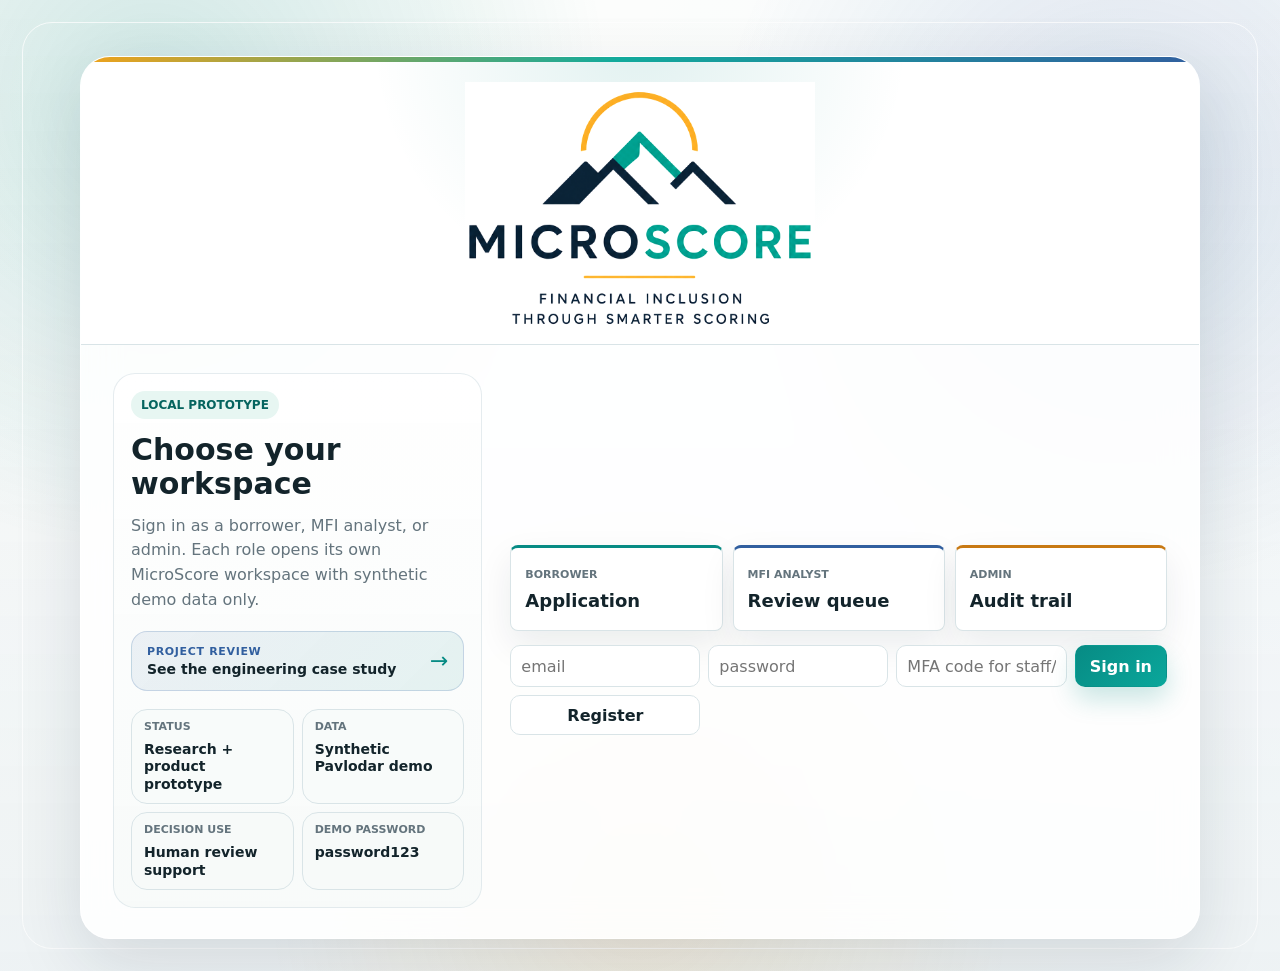
==== commit 9c8a6119: "Freeze submission release candidate" ====
--- a/apps/web/index.html
+++ b/apps/web/index.html
@@ -29,12 +29,12 @@
 
     <section id="reviewerScreen" class="reviewer-screen" aria-labelledby="reviewer-title" hidden>
       <header class="reviewer-nav">
-        <a class="reviewer-brand" href="#/review" aria-label="MicroScore admissions review home">
+        <a class="reviewer-brand" href="#/review" aria-label="MicroScore engineering review home">
           <img src="./assets/microscore-mark.svg" alt="" />
           <span><strong>Micro</strong>Score</span>
         </a>
         <div class="reviewer-nav-actions">
-          <span>Admissions case study</span>
+          <span>Engineering case study</span>
           <button class="secondary-button compact-button" type="button" data-review-route="#/login">Role demo</button>
         </div>
       </header>
@@ -42,7 +42,7 @@
       <main class="reviewer-main">
         <section class="reviewer-hero">
           <div class="reviewer-hero-copy">
-            <p class="reviewer-kicker">Computer Engineering · 3-minute review</p>
+            <p class="reviewer-kicker">Engineering case study · 3-minute review</p>
             <h1 id="reviewer-title">Engineering a responsible credit-risk system for thin-file borrowers.</h1>
             <p class="reviewer-lead">
               MicroScore connects interpretable machine learning, a role-based FastAPI product,
@@ -78,7 +78,7 @@
                 <dd>Random Forest ROC-AUC on the public UCI benchmark</dd>
               </div>
               <div>
-                <dt>139</dt>
+                <dt>152</dt>
                 <dd>automated tests in the current release gate</dd>
               </div>
               <div>
@@ -253,7 +253,7 @@
               MicroScore workspace with synthetic demo data only.
             </p>
             <button class="reviewer-entry-button" type="button" data-review-route="#/review">
-              <span>Admissions review</span>
+              <span>Project review</span>
               <strong>See the engineering case study</strong>
               <em aria-hidden="true">→</em>
             </button>
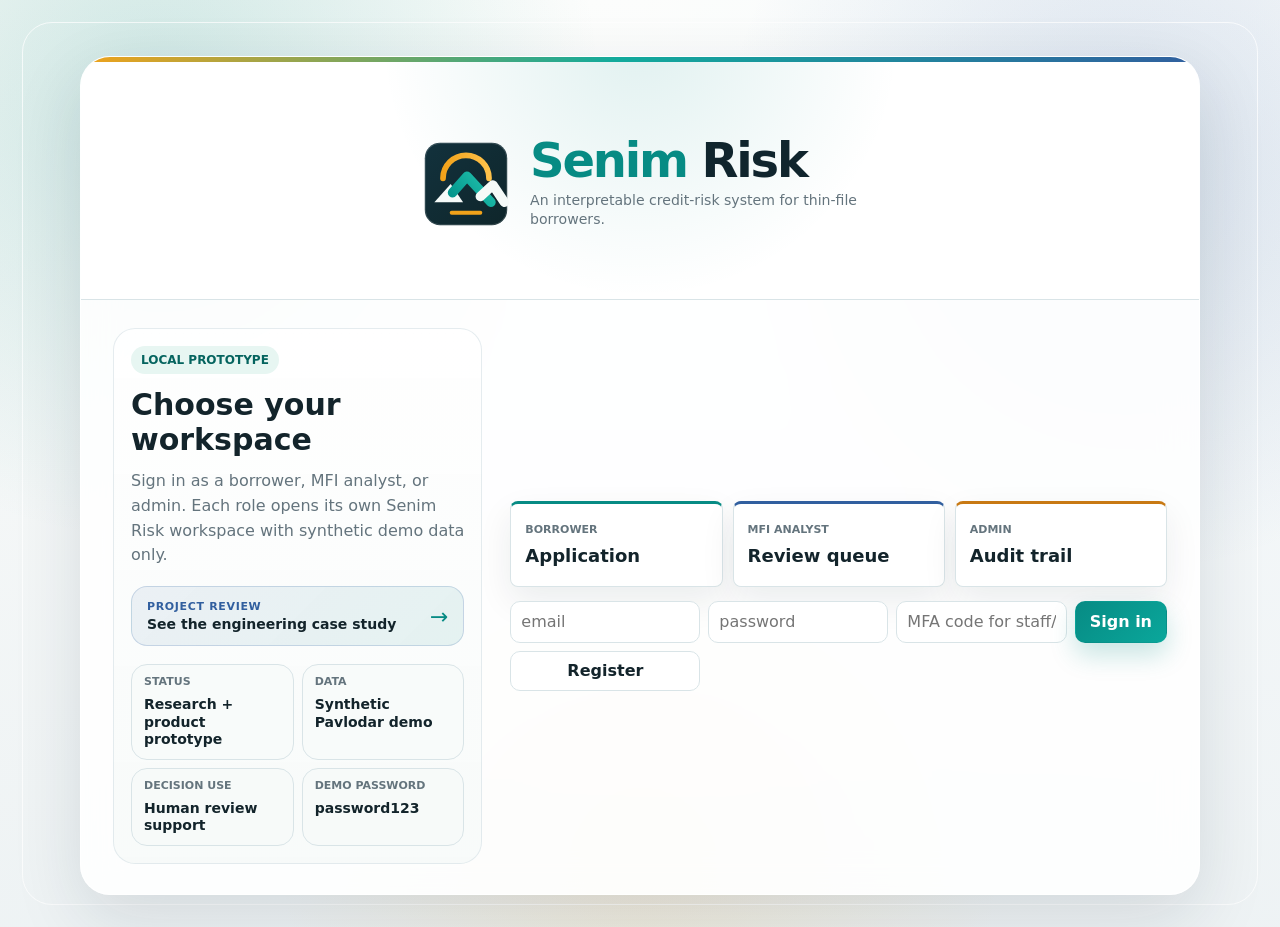
==== commit c1e8e117: "Rebrand project as Senim Risk" ====
--- a/apps/web/index.html
+++ b/apps/web/index.html
@@ -4,12 +4,31 @@
     <meta charset="utf-8" />
     <meta name="viewport" content="width=device-width, initial-scale=1" />
     <meta name="theme-color" content="#10252d" />
-    <title>MicroScore Risk Console</title>
+    <title>Senim Risk | Credit-Risk Console</title>
+    <meta name="application-name" content="Senim Risk" />
+    <meta
+      name="description"
+      content="Senim Risk is an interpretable credit-risk system for thin-file borrowers."
+    />
+    <meta property="og:type" content="website" />
+    <meta property="og:title" content="Senim Risk | Credit-Risk Console" />
+    <meta
+      property="og:description"
+      content="An interpretable credit-risk system for thin-file borrowers."
+    />
+    <meta property="og:image" content="https://alex-tereshkovv.github.io/micro-score/assets/senim-risk-social-preview.png" />
+    <meta property="og:image:width" content="1200" />
+    <meta property="og:image:height" content="630" />
+    <meta property="og:image:alt" content="Senim Risk — an interpretable credit-risk system for thin-file borrowers" />
+    <meta name="twitter:card" content="summary_large_image" />
+    <meta name="twitter:title" content="Senim Risk | Credit-Risk Console" />
+    <meta name="twitter:description" content="An interpretable credit-risk system for thin-file borrowers." />
+    <meta name="twitter:image" content="https://alex-tereshkovv.github.io/micro-score/assets/senim-risk-social-preview.png" />
     <link rel="icon" type="image/svg+xml" href="./assets/favicon.svg" />
     <link rel="icon" type="image/png" sizes="32x32" href="./assets/favicon-32.png" />
     <link rel="apple-touch-icon" href="./assets/apple-touch-icon.png" />
-    <link rel="alternate icon" type="image/png" href="./assets/micro-score.png" />
-    <link rel="stylesheet" href="./styles.css?v=20260921-admissions-evidence-v1" />
+    <link rel="alternate icon" type="image/svg+xml" href="./assets/senim-risk-mark.svg" />
+    <link rel="stylesheet" href="./styles.css?v=20261027-senim-risk-brand-v2" />
     <script>
       (() => {
         const hasSession = Boolean(localStorage.getItem("microscore.token"));
@@ -28,10 +47,11 @@
     <div id="messageArea" class="message-area global-message" aria-live="polite"></div>
 
     <section id="reviewerScreen" class="reviewer-screen" aria-labelledby="reviewer-title" hidden>
+      <a class="skip-link" href="#reviewer-main">Skip to project overview</a>
       <header class="reviewer-nav">
-        <a class="reviewer-brand" href="#/review" aria-label="MicroScore engineering review home">
-          <img src="./assets/microscore-mark.svg" alt="" />
-          <span><strong>Micro</strong>Score</span>
+        <a class="reviewer-brand" href="#/review" aria-label="Senim Risk engineering review home">
+          <img src="./assets/senim-risk-mark.svg" alt="" />
+          <span><strong>Senim</strong> Risk</span>
         </a>
         <div class="reviewer-nav-actions">
           <span>Engineering case study</span>
@@ -39,13 +59,13 @@
         </div>
       </header>
 
-      <main class="reviewer-main">
+      <main id="reviewer-main" class="reviewer-main" tabindex="-1">
         <section class="reviewer-hero">
           <div class="reviewer-hero-copy">
             <p class="reviewer-kicker">Engineering case study · 3-minute review</p>
             <h1 id="reviewer-title">Engineering a responsible credit-risk system for thin-file borrowers.</h1>
             <p class="reviewer-lead">
-              MicroScore connects interpretable machine learning, a role-based FastAPI product,
+              Senim Risk connects interpretable machine learning, a role-based FastAPI product,
               and reproducible portfolio stress testing around one local problem in Pavlodar,
               Kazakhstan: access to credit when formal credit history is limited.
             </p>
@@ -59,7 +79,7 @@
               <a class="secondary-button reviewer-link-button" href="https://github.com/alex-tereshkovv/micro-score" target="_blank" rel="noreferrer">
                 Inspect source code
               </a>
-              <a class="secondary-button reviewer-link-button" href="./assets/MicroScore_Engineering_Case_Study.pdf" download>
+              <a class="secondary-button reviewer-link-button" href="./assets/Senim_Risk_Engineering_Case_Study.pdf" download>
                 Download evidence PDF
               </a>
             </div>
@@ -78,7 +98,7 @@
                 <dd>Random Forest ROC-AUC on the public UCI benchmark</dd>
               </div>
               <div>
-                <dt>152</dt>
+                <dt>155</dt>
                 <dd>automated tests in the current release gate</dd>
               </div>
               <div>
@@ -101,7 +121,7 @@
           <p>
             A useful system also needs explainability, tenant isolation, audit evidence,
             lifecycle controls, uncertainty analysis, and a clear boundary between model
-            output and human judgment. MicroScore was built as that complete system.
+            output and human judgment. Senim Risk was built as that complete system.
           </p>
         </section>
 
@@ -113,7 +133,7 @@
             </div>
             <span class="reviewer-section-number">01</span>
           </div>
-          <div class="reviewer-architecture" aria-label="MicroScore system architecture">
+          <div class="reviewer-architecture" aria-label="Senim Risk system architecture">
             <article>
               <span>01</span>
               <strong>Borrower intake</strong>
@@ -193,7 +213,7 @@
               <div class="reviewer-route-meta"><span>Research</span><em>5 minutes</em></div>
               <h3>Audit the evidence</h3>
               <p>Read the methodology, ablation findings, benchmark results, and explicit claim boundaries.</p>
-              <a class="reviewer-text-action" href="./assets/MicroScore_Research_Paper.pdf" target="_blank" rel="noreferrer">Read research paper <span aria-hidden="true">→</span></a>
+              <a class="reviewer-text-action" href="./assets/Senim_Risk_Research_Paper.pdf" target="_blank" rel="noreferrer">Read research paper <span aria-hidden="true">→</span></a>
             </article>
             <article>
               <div class="reviewer-route-meta"><span>Engineering</span><em>5 minutes</em></div>
@@ -230,7 +250,7 @@
       </main>
 
       <footer class="reviewer-footer">
-        <span>MicroScore · Alexandr · Pavlodar, Kazakhstan</span>
+        <span>Senim Risk · Alexandr · Pavlodar, Kazakhstan</span>
         <span>Interpretable systems for financial inclusion</span>
       </footer>
     </section>
@@ -238,9 +258,13 @@
     <section id="authScreen" class="auth-screen" aria-labelledby="auth-title">
       <div class="auth-card">
         <div class="auth-brand">
-          <h1 id="auth-title" class="sr-only">MicroScore sign in</h1>
-          <div class="auth-logo-lockup">
-            <img class="auth-logo-image" src="./assets/micro-score-lockup.png?v=20260612-full" alt="MicroScore" />
+          <h1 id="auth-title" class="sr-only">Senim Risk sign in</h1>
+          <div class="auth-logo-lockup" aria-hidden="true">
+            <img class="auth-logo-image" src="./assets/senim-risk-mark.svg" alt="" />
+            <div class="auth-logo-copy">
+              <strong><span>Senim</span> Risk</strong>
+              <small>An interpretable credit-risk system for thin-file borrowers.</small>
+            </div>
           </div>
         </div>
 
@@ -250,7 +274,7 @@
             <h2>Choose your workspace</h2>
             <p>
               Sign in as a borrower, MFI analyst, or admin. Each role opens its own
-              MicroScore workspace with synthetic demo data only.
+              Senim Risk workspace with synthetic demo data only.
             </p>
             <button class="reviewer-entry-button" type="button" data-review-route="#/review">
               <span>Project review</span>
@@ -309,10 +333,10 @@
       <aside class="sidebar">
         <div class="brand-block">
           <div class="brand-logo-card" aria-hidden="true">
-            <img src="./assets/microscore-mark.svg" alt="" />
+            <img src="./assets/senim-risk-mark.svg" alt="" />
           </div>
           <div class="brand-copy">
-            <h1><span>Micro</span><strong>Score</strong></h1>
+            <h1><span>Senim</span><strong>Risk</strong></h1>
             <p id="workspaceRoleLabel">Personal workspace</p>
           </div>
         </div>
@@ -369,7 +393,7 @@
             <p class="eyebrow">Pre-pilot operating picture</p>
             <h3>One flow from consented application to human review and portfolio stress testing.</h3>
             <p>
-              MicroScore is still synthetic and decision-support only, but the demo now
+              Senim Risk is still synthetic and decision-support only, but the demo now
               connects borrower status, analyst review, admin evidence, PostgreSQL readiness,
               and Monte Carlo planning in one workspace.
             </p>
@@ -1075,8 +1099,8 @@
 
     <script src="./application-intake.js?v=20260623-dashboard"></script>
     <script src="./risk-detail.js?v=20260717-pilot-readiness-v1"></script>
-    <script src="./mock-api.js?v=20260921-admissions-evidence-v1"></script>
+    <script src="./mock-api.js?v=20261027-senim-risk-brand-v2"></script>
     <script src="./portfolio-dashboard.js?v=20260623-dashboard"></script>
-    <script src="./app.js?v=20260921-admissions-evidence-v1"></script>
+    <script src="./app.js?v=20261027-senim-risk-brand-v2"></script>
   </body>
 </html>
--- a/apps/web/styles.css
+++ b/apps/web/styles.css
@@ -30,6 +30,20 @@
   --focus-ring: 0 0 0 4px rgba(7, 139, 132, 0.14);
 }
 
+@media (prefers-reduced-motion: reduce) {
+  html {
+    scroll-behavior: auto;
+  }
+
+  *,
+  *::before,
+  *::after {
+    transition-duration: 0.01ms !important;
+    animation-duration: 0.01ms !important;
+    animation-iteration-count: 1 !important;
+  }
+}
+
 * {
   box-sizing: border-box;
 }
@@ -81,6 +95,27 @@
   padding: 0;
 }
 
+.skip-link {
+  position: fixed;
+  inset: 12px auto auto 12px;
+  z-index: 1000;
+  border-radius: 10px;
+  background: var(--navy);
+  color: #ffffff;
+  padding: 11px 15px;
+  font-size: 14px;
+  font-weight: 800;
+  text-decoration: none;
+  transform: translateY(calc(-100% - 24px));
+  transition: transform 0.18s ease;
+}
+
+.skip-link:focus-visible {
+  outline: 3px solid rgba(7, 139, 132, 0.42);
+  outline-offset: 3px;
+  transform: translateY(0);
+}
+
 .auth-screen {
   position: relative;
   min-height: 100vh;
@@ -137,19 +172,43 @@
 }
 
 .auth-logo-lockup {
-  display: grid;
-  place-items: center;
-  width: min(350px, 64vw);
+  display: flex;
+  align-items: center;
+  justify-content: center;
+  gap: 18px;
+  width: min(520px, 76vw);
   isolation: isolate;
 }
 
 .auth-logo-image {
   display: block;
-  width: 100%;
-  height: auto;
+  width: 92px;
+  height: 92px;
+  flex: 0 0 auto;
   object-fit: contain;
-  mix-blend-mode: multiply;
-  filter: contrast(1.05) saturate(1.04);
+}
+
+.auth-logo-copy {
+  display: grid;
+  gap: 7px;
+  max-width: 330px;
+}
+
+.auth-logo-copy strong {
+  color: var(--navy);
+  font-size: clamp(2rem, 4vw, 3rem);
+  line-height: 0.95;
+  letter-spacing: -0.045em;
+}
+
+.auth-logo-copy strong span {
+  color: var(--teal);
+}
+
+.auth-logo-copy small {
+  color: var(--muted);
+  font-size: 0.88rem;
+  line-height: 1.35;
 }
 
 .page-enter {
@@ -558,7 +617,7 @@
 
 .reviewer-architecture {
   display: grid;
-  grid-template-columns: repeat(3, minmax(18px, auto) minmax(0, 1fr)) minmax(0, 1fr);
+  grid-template-columns: repeat(3, minmax(0, 1fr) minmax(18px, auto)) minmax(0, 1fr);
   align-items: stretch;
 }
 
@@ -5789,6 +5848,16 @@
 
   .auth-logo-lockup {
     width: min(270px, 82vw);
+    gap: 12px;
+  }
+
+  .auth-logo-image {
+    width: 68px;
+    height: 68px;
+  }
+
+  .auth-logo-copy small {
+    font-size: 0.75rem;
   }
 
   .auth-layout {
